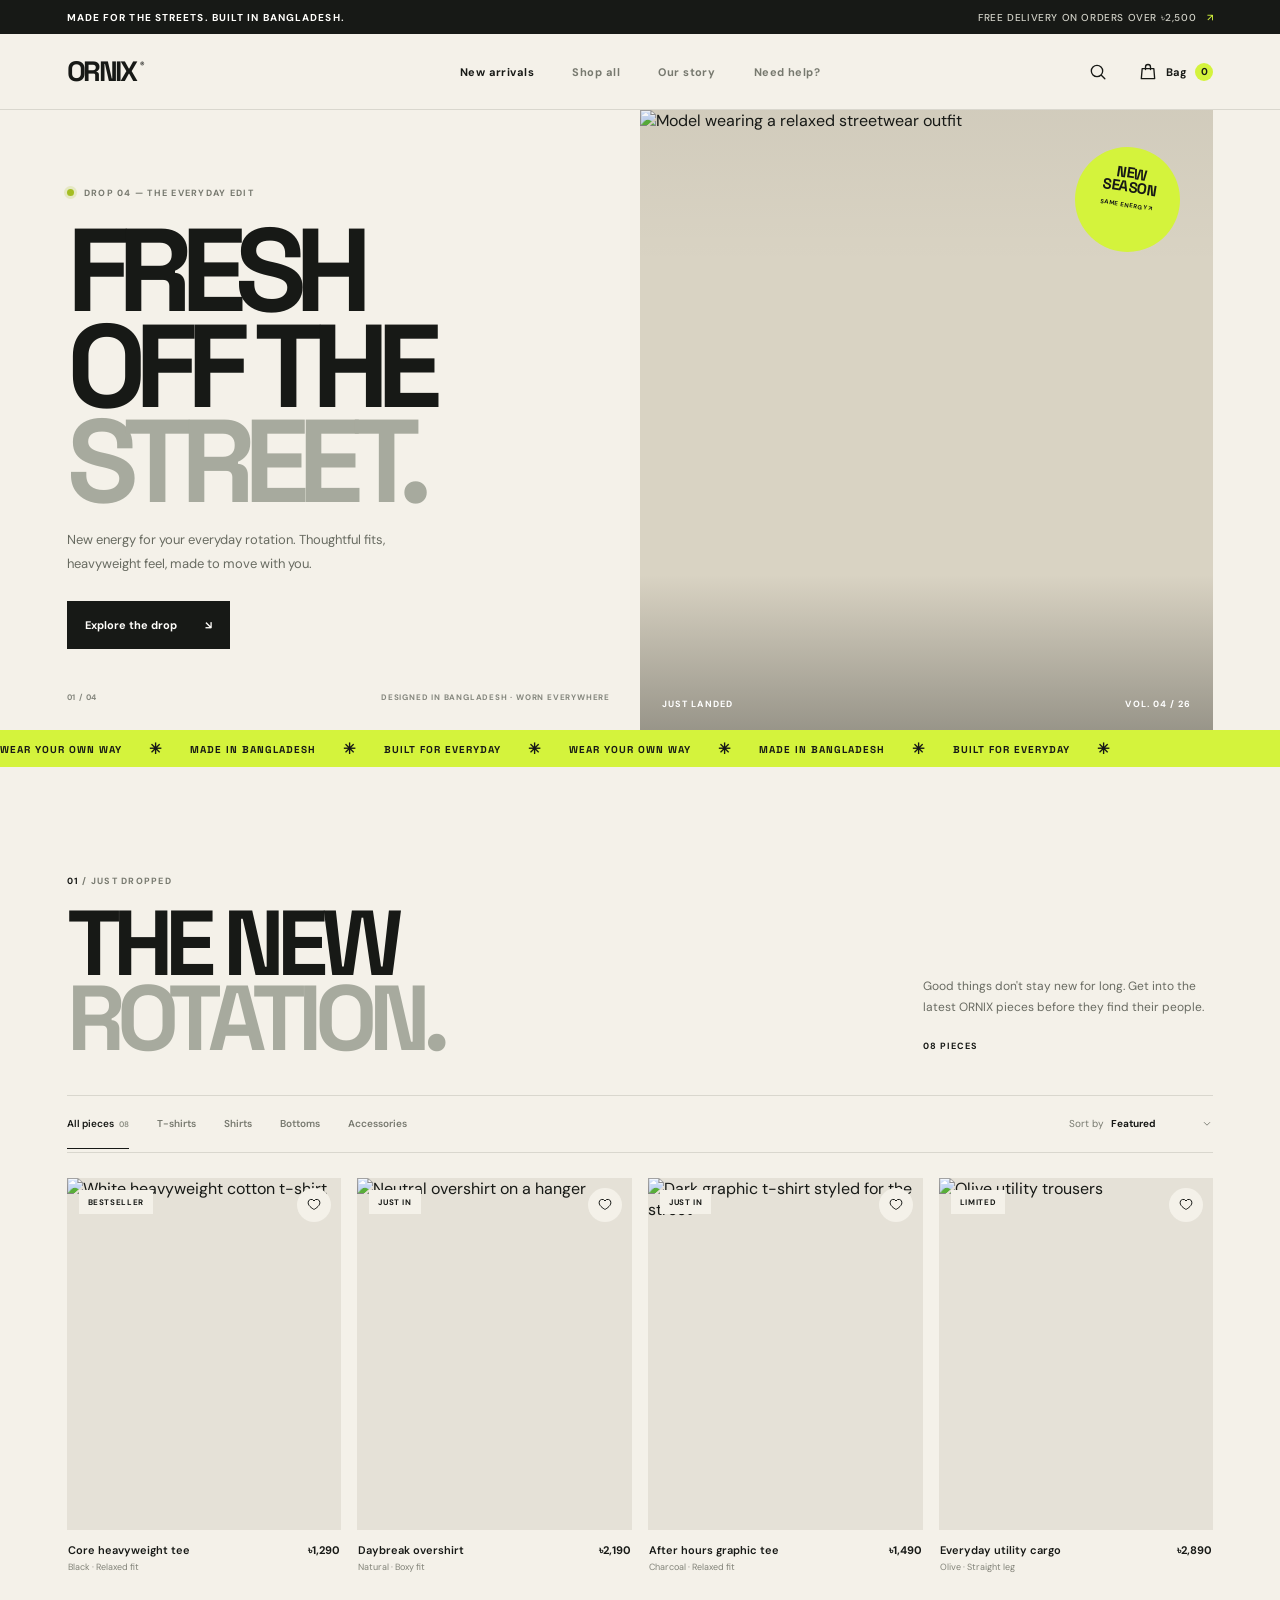
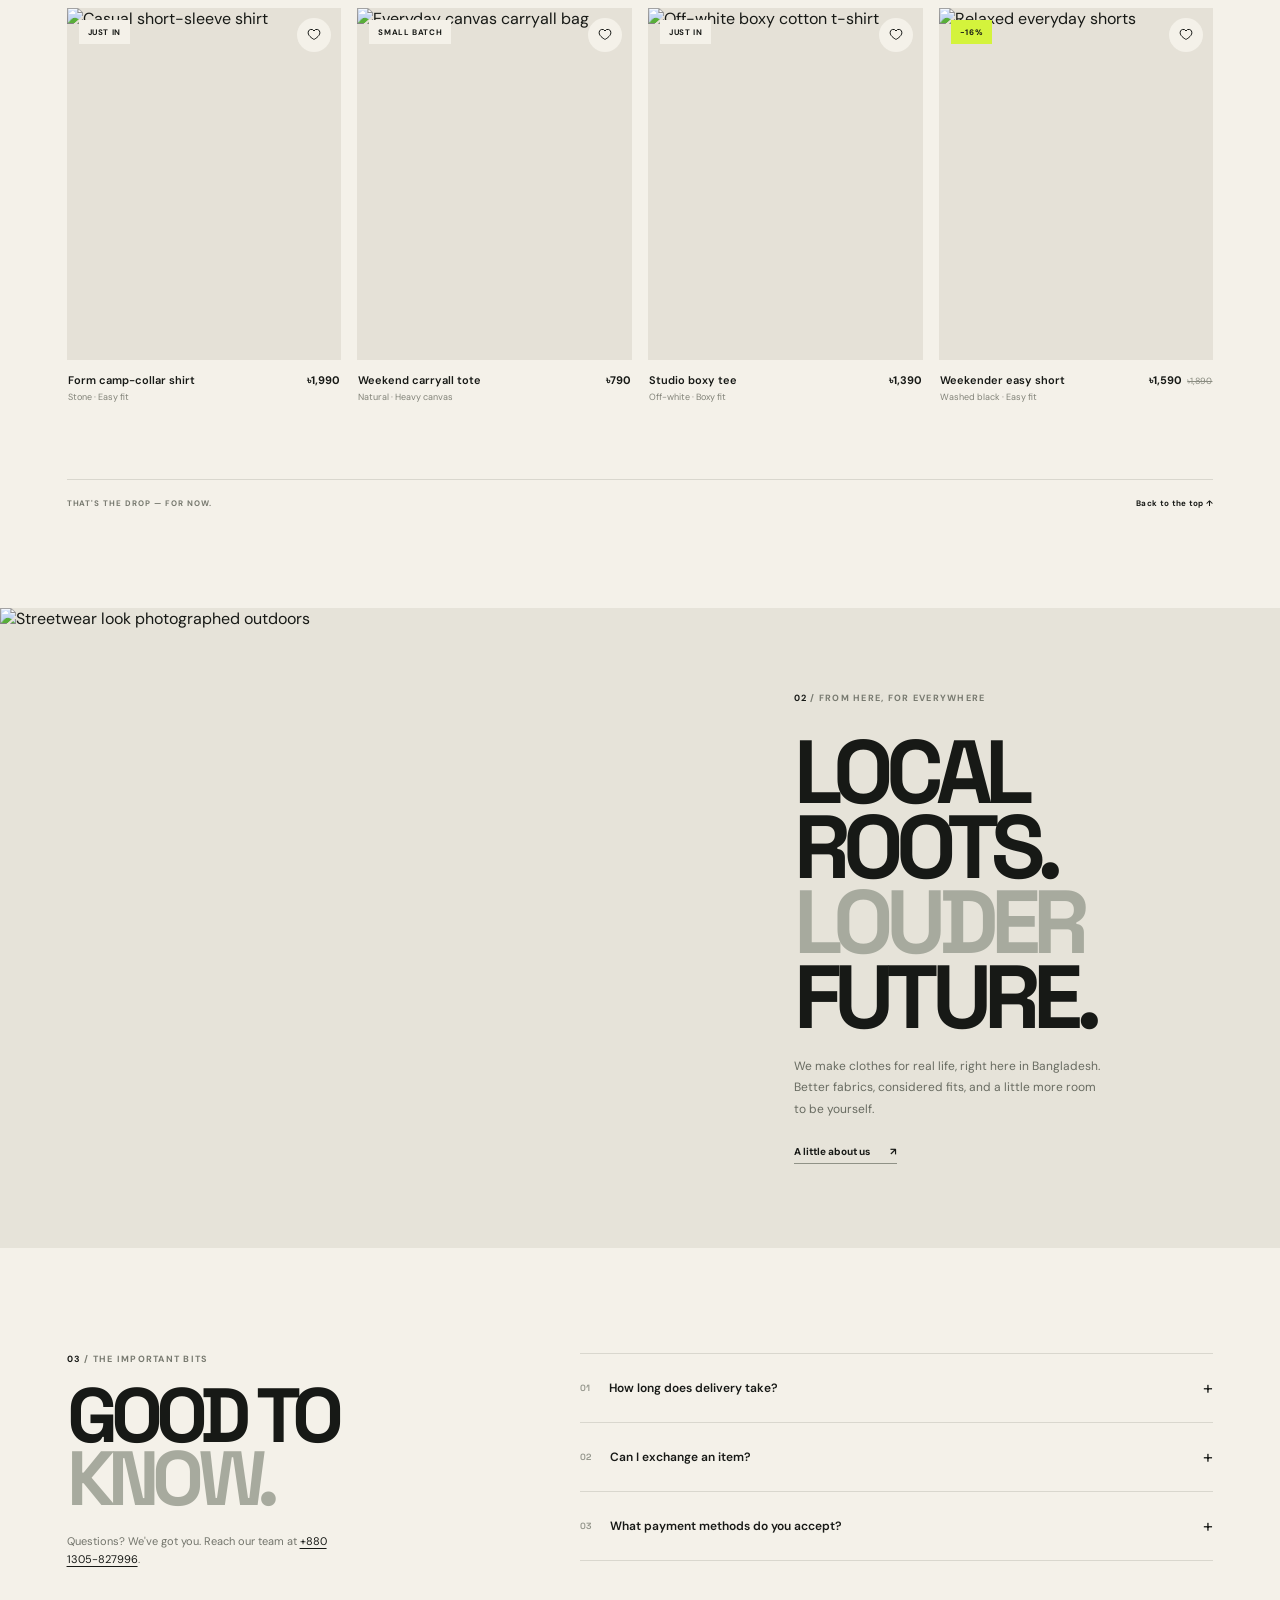
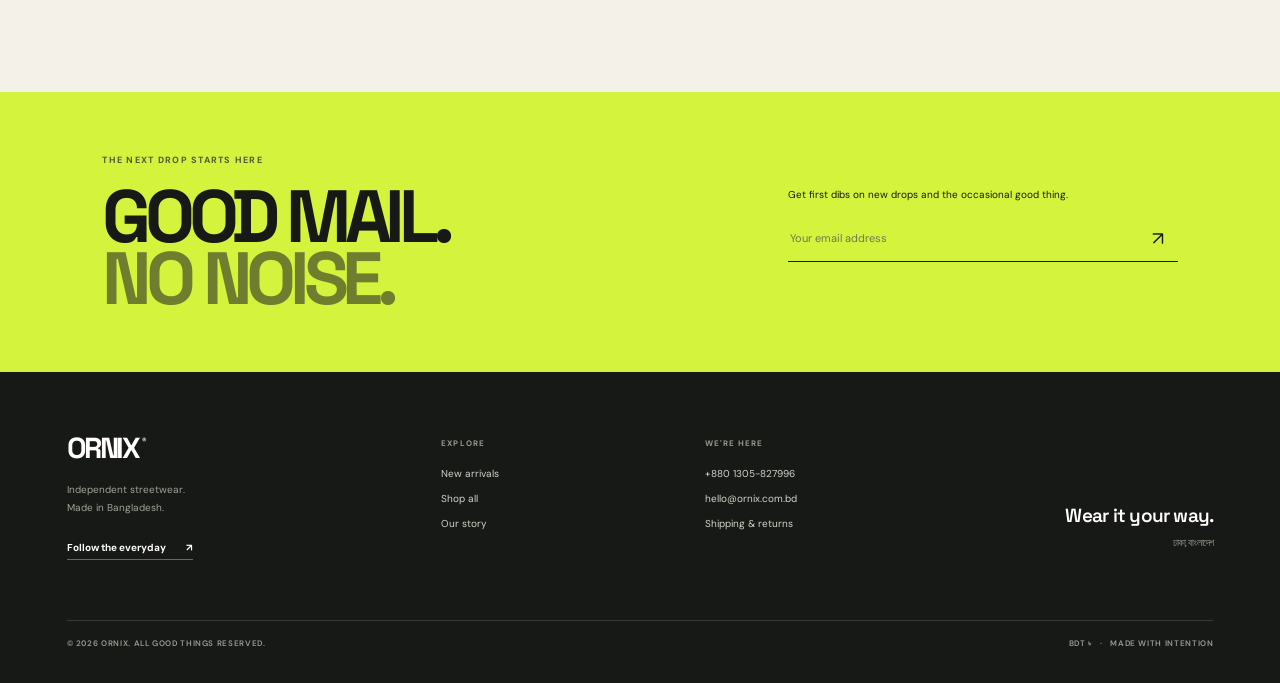
==== index.html @ 03f1167b "Build ORNIX new arrivals storefront Co-authored-by: Copilot <223556219+Copilot@users.noreply.github." ====
<!doctype html>
<html lang="en">
  <head>
    <meta charset="UTF-8" />
    <meta name="viewport" content="width=device-width, initial-scale=1.0" />
    <meta
      name="description"
      content="Meet the latest ORNIX streetwear drops. Shop new tees, shirts and everyday essentials, designed in Bangladesh."
    />
    <meta name="theme-color" content="#f4f1e9" />
    <title>New Arrivals — ORNIX</title>
    <link rel="preconnect" href="https://fonts.googleapis.com" />
    <link rel="preconnect" href="https://fonts.gstatic.com" crossorigin />
    <link
      href="https://fonts.googleapis.com/css2?family=DM+Sans:wght@400;500;600;700&family=Space+Grotesk:wght@400;500;600;700&display=swap"
      rel="stylesheet"
    />
    <link rel="stylesheet" href="styles.css" />
    <script src="app.js" defer></script>
  </head>
  <body>
    <div class="announcement">
      <span>Made for the streets. Built in Bangladesh.</span>
      <span class="announcement-detail">Free delivery on orders over ৳2,500 <span aria-hidden="true">↗</span></span>
    </div>

    <header class="site-header">
      <a class="wordmark" href="#" aria-label="ORNIX home">ORNIX<span>®</span></a>
      <button class="menu-toggle icon-button" type="button" aria-label="Open menu" aria-expanded="false">
        <svg viewBox="0 0 24 24" aria-hidden="true"><path d="M4 8h16M4 16h16" /></svg>
      </button>
      <nav class="main-nav" aria-label="Main navigation">
        <a href="#new-drops" class="nav-link active">New arrivals</a>
        <a href="#new-drops" class="nav-link">Shop all</a>
        <a href="#about" class="nav-link">Our story</a>
        <a href="#help" class="nav-link">Need help?</a>
      </nav>
      <div class="header-actions">
        <button class="icon-button search-open" type="button" aria-label="Search products">
          <svg viewBox="0 0 24 24" aria-hidden="true"><circle cx="10.8" cy="10.8" r="6.8" /><path d="m16 16 4.2 4.2" /></svg>
        </button>
        <button class="cart-button" type="button" aria-label="Open shopping bag">
          <svg viewBox="0 0 24 24" aria-hidden="true"><path d="M5 8h14l1 12H4L5 8Z" /><path d="M9 9V6a3 3 0 0 1 6 0v3" /></svg>
          <span>Bag</span><span class="cart-count" aria-live="polite">0</span>
        </button>
      </div>
    </header>

    <main>
      <section class="hero" aria-labelledby="hero-title">
        <div class="hero-copy">
          <p class="eyebrow"><span class="live-dot"></span> Drop 04 — The everyday edit</p>
          <h1 id="hero-title">FRESH<br />OFF THE<br /><span>STREET.</span></h1>
          <p class="hero-description">New energy for your everyday rotation. Thoughtful fits, heavyweight feel, made to move with you.</p>
          <a class="button button-dark" href="#new-drops">Explore the drop <span aria-hidden="true">↘</span></a>
          <div class="hero-footnote"><span>01 / 04</span><span>Designed in Bangladesh · Worn everywhere</span></div>
        </div>
        <div class="hero-visual">
          <img
            src="https://images.unsplash.com/photo-1523398002811-999ca8dec234?auto=format&fit=crop&w=1400&q=85"
            alt="Model wearing a relaxed streetwear outfit"
          />
          <div class="hero-image-label"><span>JUST LANDED</span><span>VOL. 04 / 26</span></div>
          <div class="hero-sticker" aria-label="New season, same energy">NEW<br />SEASON<br /><span>SAME ENERGY ↗</span></div>
        </div>
      </section>

      <section class="ticker" aria-label="Brand message">
        <div class="ticker-track" aria-hidden="true">
          <span>WEAR YOUR OWN WAY <b>✳</b> MADE IN BANGLADESH <b>✳</b> BUILT FOR EVERYDAY <b>✳</b> WEAR YOUR OWN WAY <b>✳</b> MADE IN BANGLADESH <b>✳</b> BUILT FOR EVERYDAY <b>✳</b></span>
        </div>
      </section>

      <section class="collection section-wrap" id="new-drops" aria-labelledby="collection-title">
        <div class="section-heading">
          <div>
            <p class="eyebrow"><span>01</span> / JUST DROPPED</p>
            <h2 id="collection-title">THE NEW<br /><span>ROTATION.</span></h2>
          </div>
          <div class="section-aside">
            <p>Good things don't stay new for long. Get into the latest ORNIX pieces before they find their people.</p>
            <span class="product-count" aria-live="polite">08 pieces</span>
          </div>
        </div>

        <div class="collection-toolbar">
          <div class="filter-list" role="group" aria-label="Filter products by category">
            <button class="filter-button selected" type="button" data-category="all">All pieces <span>08</span></button>
            <button class="filter-button" type="button" data-category="t-shirts">T-shirts</button>
            <button class="filter-button" type="button" data-category="shirts">Shirts</button>
            <button class="filter-button" type="button" data-category="bottoms">Bottoms</button>
            <button class="filter-button" type="button" data-category="accessories">Accessories</button>
          </div>
          <label class="sort-control">
            <span>Sort by</span>
            <select id="sort-select" aria-label="Sort products">
              <option value="featured">Featured</option>
              <option value="newest">Newest</option>
              <option value="price-low">Price: low to high</option>
              <option value="price-high">Price: high to low</option>
            </select>
            <svg viewBox="0 0 20 20" aria-hidden="true"><path d="m5 7 5 5 5-5" /></svg>
          </label>
        </div>

        <div class="product-grid" id="product-grid" aria-live="polite"></div>
        <p class="empty-state" hidden>No pieces found. Try another search or category.</p>
        <div class="collection-end"><span>THAT'S THE DROP — FOR NOW.</span><a href="#new-drops">Back to the top ↑</a></div>
      </section>

      <section class="story-band" id="about">
        <div class="story-image">
          <img
            src="https://images.unsplash.com/photo-1529139574466-a303027c1d8b?auto=format&fit=crop&w=1200&q=85"
            alt="Streetwear look photographed outdoors"
            loading="lazy"
          />
        </div>
        <div class="story-copy">
          <p class="eyebrow"><span>02</span> / FROM HERE, FOR EVERYWHERE</p>
          <h2>LOCAL<br />ROOTS.<br /><span>LOUDER</span><br />FUTURE.</h2>
          <p>We make clothes for real life, right here in Bangladesh. Better fabrics, considered fits, and a little more room to be yourself.</p>
          <a class="text-link" href="#help">A little about us <span aria-hidden="true">↗</span></a>
        </div>
      </section>

      <section class="help-section section-wrap" id="help">
        <div class="help-heading">
          <p class="eyebrow"><span>03</span> / THE IMPORTANT BITS</p>
          <h2>GOOD TO<br /><span>KNOW.</span></h2>
          <p>Questions? We've got you. Reach our team at <a href="tel:+8801305827996">+880 1305-827996</a>.</p>
        </div>
        <div class="faq-list">
          <details>
            <summary><span>01</span> How long does delivery take?<span class="faq-plus" aria-hidden="true">+</span></summary>
            <p>Orders usually arrive in 1–2 business days in Dhaka and 3–5 business days elsewhere in Bangladesh. Our team will share delivery updates with you.</p>
          </details>
          <details>
            <summary><span>02</span> Can I exchange an item?<span class="faq-plus" aria-hidden="true">+</span></summary>
            <p>Yes. We accept exchanges within 7 days of delivery for sizing issues or manufacturing defects. Items must be unworn and have their original tags.</p>
          </details>
          <details>
            <summary><span>03</span> What payment methods do you accept?<span class="faq-plus" aria-hidden="true">+</span></summary>
            <p>Pay with bKash, Nagad, or cash on delivery in eligible areas. Any advance delivery fee will be confirmed with you when placing your order.</p>
          </details>
        </div>
      </section>

      <section class="newsletter">
        <div>
          <p class="eyebrow">THE NEXT DROP STARTS HERE</p>
          <h2>GOOD MAIL.<br /><span>NO NOISE.</span></h2>
        </div>
        <form class="newsletter-form">
          <label for="email-address">Get first dibs on new drops and the occasional good thing.</label>
          <div class="email-field">
            <input id="email-address" type="email" placeholder="Your email address" required />
            <button type="submit" aria-label="Subscribe">↗</button>
          </div>
          <span class="newsletter-feedback" aria-live="polite"></span>
        </form>
      </section>
    </main>

    <footer class="site-footer">
      <div class="footer-main">
        <div class="footer-brand">
          <a class="wordmark" href="#">ORNIX<span>®</span></a>
          <p>Independent streetwear.<br />Made in Bangladesh.</p>
          <a class="text-link" href="https://www.instagram.com/ornixclothing/" target="_blank" rel="noreferrer">Follow the everyday <span aria-hidden="true">↗</span></a>
        </div>
        <div class="footer-column"><span>EXPLORE</span><a href="#new-drops">New arrivals</a><a href="#new-drops">Shop all</a><a href="#about">Our story</a></div>
        <div class="footer-column"><span>WE'RE HERE</span><a href="tel:+8801305827996">+880 1305-827996</a><a href="mailto:hello@ornix.com.bd">hello@ornix.com.bd</a><a href="#help">Shipping & returns</a></div>
        <p class="footer-note">Wear it your way.<br /><span>ঢাকা, বাংলাদেশ</span></p>
      </div>
      <div class="footer-bottom"><span>© 2026 ORNIX. ALL GOOD THINGS RESERVED.</span><span>BDT ৳ &nbsp; · &nbsp; MADE WITH INTENTION</span></div>
    </footer>

    <div class="overlay" hidden></div>
    <aside class="side-panel cart-panel" aria-label="Shopping bag" aria-hidden="true">
      <div class="panel-heading"><div><p class="eyebrow">YOUR SELECTION</p><h2>THE BAG <span class="panel-count">(0)</span></h2></div><button class="panel-close icon-button" type="button" aria-label="Close shopping bag">×</button></div>
      <div class="cart-items"></div>
      <div class="cart-empty"><span>✳</span><p>Your bag's looking a little light.</p><button class="button button-dark continue-shopping" type="button">Find your new favourite</button></div>
      <div class="cart-footer" hidden><div><span>Subtotal</span><strong class="cart-subtotal">৳0</strong></div><p>Delivery calculated at checkout.</p><button class="button button-dark checkout-button" type="button">Checkout <span>↗</span></button></div>
    </aside>
    <section class="search-panel" aria-label="Search products" aria-hidden="true">
      <div class="search-panel-inner"><span class="eyebrow">FIND YOUR NEXT FAVOURITE</span><button class="search-close icon-button" type="button" aria-label="Close search">×</button><label for="product-search">Search the drop</label><div class="search-field"><input id="product-search" type="search" placeholder="Try “oversized tee”" autocomplete="off" /><span>↵</span></div><p class="search-hint">Search by piece name or category</p></div>
    </section>
    <div class="toast" role="status" aria-live="polite"></div>
  </body>
</html>
---- styles.css ----
:root {
  color-scheme: light;
  --paper: #f4f1e9;
  --ink: #171916;
  --muted: #77796f;
  --line: #d9d7ce;
  --acid: #d4f33c;
  --white: #fffefb;
  --display: "Space Grotesk", "Arial Narrow", sans-serif;
  --body: "DM Sans", Arial, sans-serif;
}

* { box-sizing: border-box; }
html { scroll-behavior: smooth; scroll-padding-top: 90px; }
body { margin: 0; background: var(--paper); color: var(--ink); font-family: var(--body); -webkit-font-smoothing: antialiased; }
button, input, select { font: inherit; }
button, a { -webkit-tap-highlight-color: transparent; }
a { color: inherit; text-decoration: none; }
button { color: inherit; }
img { display: block; width: 100%; }

.announcement { min-height: 34px; padding: 0 5.2%; display: flex; align-items: center; justify-content: space-between; background: var(--ink); color: var(--white); font-size: 10px; font-weight: 700; letter-spacing: .11em; text-transform: uppercase; }
.announcement-detail { color: #d2d2c8; font-weight: 500; letter-spacing: .06em; }
.announcement-detail span { color: var(--acid); padding-left: 7px; }
.site-header { height: 76px; padding: 0 5.2%; display: grid; grid-template-columns: 1fr 2fr 1fr; align-items: center; border-bottom: 1px solid var(--line); background: var(--paper); position: sticky; top: 0; z-index: 20; }
.wordmark { font: 700 28px/.9 var(--display); letter-spacing: -.085em; }
.wordmark span { font: 600 9px var(--body); vertical-align: top; margin-left: 4px; letter-spacing: 0; }
.main-nav { display: flex; justify-content: center; gap: clamp(20px, 3vw, 48px); }
.nav-link { font-size: 11px; font-weight: 700; letter-spacing: .04em; }
.nav-link:not(.active) { color: #77796f; }
.nav-link:hover, .nav-link.active { color: var(--ink); }
.header-actions { display: flex; justify-content: flex-end; align-items: center; gap: 24px; }
.icon-button { border: 0; background: transparent; padding: 6px; display: inline-grid; place-items: center; cursor: pointer; }
.icon-button svg, .cart-button svg { width: 20px; height: 20px; fill: none; stroke: currentColor; stroke-width: 1.6; stroke-linecap: round; stroke-linejoin: round; }
.cart-button { border: 0; background: none; display: flex; align-items: center; gap: 8px; padding: 5px 0; font-size: 11px; font-weight: 700; cursor: pointer; }
.cart-count { min-width: 18px; height: 18px; display: inline-grid; place-items: center; border-radius: 50%; background: var(--acid); font-size: 10px; }
.menu-toggle { display: none; }

.hero { min-height: 620px; display: grid; grid-template-columns: 1fr 1fr; padding: 0 5.2%; }
.hero-copy { display: flex; flex-direction: column; align-items: flex-start; justify-content: center; padding: 66px 5vw 70px 0; position: relative; }
.eyebrow { margin: 0; color: var(--muted); font-size: 9px; line-height: 1.5; font-weight: 700; letter-spacing: .14em; text-transform: uppercase; }
.eyebrow > span:not(.live-dot) { color: var(--ink); }
.live-dot { width: 7px; height: 7px; display: inline-block; margin: 0 7px 0 0; border-radius: 50%; background: #a4bd22; box-shadow: 0 0 0 3px #a4bd2230; }
.hero h1 { margin: 23px 0 19px; font: 700 clamp(72px, 9.2vw, 136px)/.81 var(--display); letter-spacing: -.095em; }
.hero h1 span, .section-heading h2 span, .story-copy h2 span, .help-heading h2 span, .newsletter h2 span { color: #a7aa9e; }
.hero-description { max-width: 360px; margin: 0 0 26px; color: #686b61; font-size: 13px; line-height: 1.8; }
.button { min-height: 48px; padding: 0 18px; border: 0; display: inline-flex; align-items: center; justify-content: space-between; gap: 28px; font-size: 11px; font-weight: 700; cursor: pointer; transition: background .2s, transform .2s; }
.button:hover { transform: translateY(-2px); }
.button-dark { background: var(--ink); color: var(--white); }
.button-dark:hover { background: #34372e; }
.hero-footnote { position: absolute; right: 30px; bottom: 28px; left: 0; display: flex; justify-content: space-between; color: #85877e; font-size: 8px; font-weight: 700; letter-spacing: .1em; text-transform: uppercase; }
.hero-visual { min-height: 620px; position: relative; overflow: hidden; background: #d9d3c3; }
.hero-visual::after { position: absolute; inset: 0; content: ""; background: linear-gradient(0deg, #17191655, transparent 25%, transparent 75%, #1719160a); pointer-events: none; }
.hero-visual > img { width: 100%; height: 100%; position: absolute; inset: 0; object-fit: cover; object-position: center 40%; }
.hero-image-label { position: absolute; right: 22px; bottom: 20px; left: 22px; z-index: 1; display: flex; justify-content: space-between; color: white; font-size: 9px; font-weight: 700; letter-spacing: .12em; }
.hero-sticker { position: absolute; top: 37px; right: 33px; z-index: 2; width: 105px; height: 105px; padding-top: 19px; border-radius: 50%; background: var(--acid); text-align: center; font: 700 15px/.95 var(--display); letter-spacing: -.03em; transform: rotate(9deg); }
.hero-sticker span { display: block; margin-top: 6px; font: 700 6px var(--body); letter-spacing: .07em; }

.ticker { height: 37px; overflow: hidden; display: flex; align-items: center; background: var(--acid); }
.ticker-track { min-width: max-content; white-space: nowrap; animation: ticker 34s linear infinite; font: 700 10px var(--display); letter-spacing: .1em; }
.ticker-track b { margin: 0 23px; font-size: 15px; vertical-align: -1px; }
@keyframes ticker { to { transform: translateX(-50%); } }

.section-wrap { padding-right: 5.2%; padding-left: 5.2%; }
.collection { padding-top: 108px; padding-bottom: 100px; }
.section-heading { display: flex; align-items: flex-end; justify-content: space-between; padding-bottom: 38px; }
.section-heading h2, .help-heading h2 { margin: 17px 0 0; font: 700 clamp(54px, 7.2vw, 98px)/.82 var(--display); letter-spacing: -.085em; }
.section-aside { width: min(290px, 32%); padding-bottom: 3px; }
.section-aside p { margin: 0 0 15px; color: #696b62; font-size: 12px; line-height: 1.75; }
.product-count { font-size: 9px; font-weight: 700; letter-spacing: .1em; text-transform: uppercase; }
.collection-toolbar { min-height: 58px; margin-bottom: 25px; display: flex; align-items: center; justify-content: space-between; border-top: 1px solid var(--line); border-bottom: 1px solid var(--line); }
.filter-list { display: flex; align-items: center; gap: clamp(15px, 2.2vw, 30px); overflow-x: auto; scrollbar-width: none; }
.filter-list::-webkit-scrollbar { display: none; }
.filter-button { position: relative; flex: 0 0 auto; padding: 19px 0; border: 0; background: transparent; color: #77796f; font-size: 10px; font-weight: 600; cursor: pointer; }
.filter-button.selected { color: var(--ink); }
.filter-button.selected::after { position: absolute; right: 0; bottom: -1px; left: 0; height: 2px; background: var(--ink); content: ""; }
.filter-button span { margin-left: 3px; font-size: 8px; color: #8d8f84; }
.sort-control { position: relative; flex: 0 0 auto; display: flex; align-items: center; gap: 6px; color: #77796f; font-size: 10px; }
.sort-control select { width: 103px; padding: 8px 16px 8px 1px; appearance: none; border: 0; background: transparent; color: var(--ink); font-size: 10px; font-weight: 700; cursor: pointer; outline-offset: 4px; }
.sort-control svg { width: 12px; position: absolute; right: 0; pointer-events: none; fill: none; stroke: currentColor; stroke-width: 1.5; }
.product-grid { display: grid; grid-template-columns: repeat(4, minmax(0, 1fr)); gap: 35px 16px; }
.product-card { min-width: 0; }
.product-image-wrap { position: relative; overflow: hidden; aspect-ratio: .78; background: #e5e1d7; }
.product-image { width: 100%; height: 100%; object-fit: cover; transition: transform .45s cubic-bezier(.2,.65,.2,1); }
.product-card:hover .product-image { transform: scale(1.035); }
.product-badge { position: absolute; top: 12px; left: 12px; padding: 7px 9px; background: var(--paper); font-size: 8px; font-weight: 700; letter-spacing: .08em; text-transform: uppercase; }
.product-badge.sale { background: var(--acid); }
.wishlist-button { position: absolute; top: 10px; right: 10px; width: 34px; height: 34px; border: 0; border-radius: 50%; display: grid; place-items: center; background: var(--paper); cursor: pointer; transition: background .18s; }
.wishlist-button svg { width: 16px; fill: none; stroke: currentColor; stroke-width: 1.5; }
.wishlist-button[aria-pressed="true"] { background: var(--acid); }
.wishlist-button[aria-pressed="true"] svg { fill: var(--ink); }
.quick-add { position: absolute; right: 10px; bottom: 10px; left: 10px; min-height: 40px; padding: 0 13px; border: 0; display: flex; align-items: center; justify-content: space-between; background: var(--paper); font-size: 10px; font-weight: 700; cursor: pointer; transform: translateY(150%); opacity: 0; transition: transform .2s ease, opacity .2s ease; }
.product-card:hover .quick-add, .quick-add:focus-visible { transform: translateY(0); opacity: 1; }
.product-info { padding: 13px 1px 0; display: grid; grid-template-columns: 1fr auto; gap: 4px 10px; }
.product-name { margin: 0; font-size: 11px; font-weight: 600; }
.product-price { margin: 0; font-size: 11px; font-weight: 700; }
.product-subtitle { grid-column: 1 / -1; margin: 0; color: #818278; font-size: 9px; }
.product-price .old-price { padding-left: 5px; color: #8a8c81; font-size: 9px; font-weight: 400; text-decoration: line-through; }
.empty-state { padding: 70px 0; text-align: center; color: var(--muted); font-size: 13px; }
.collection-end { margin-top: 76px; padding-top: 18px; display: flex; justify-content: space-between; border-top: 1px solid var(--line); color: var(--muted); font-size: 8px; font-weight: 700; letter-spacing: .12em; }
.collection-end a { color: var(--ink); letter-spacing: .04em; }

.story-band { min-height: 560px; display: grid; grid-template-columns: 1.08fr .92fr; background: #e6e3d9; }
.story-image { min-height: 560px; overflow: hidden; }
.story-image img { height: 100%; object-fit: cover; object-position: center 35%; }
.story-copy { padding: 84px clamp(40px, 8vw, 130px); display: flex; flex-direction: column; align-items: flex-start; justify-content: center; }
.story-copy h2, .newsletter h2 { margin: 29px 0 20px; font: 700 clamp(57px, 7vw, 94px)/.84 var(--display); letter-spacing: -.085em; }
.story-copy > p:not(.eyebrow) { max-width: 310px; margin: 0 0 25px; color: #686b61; font-size: 12px; line-height: 1.8; }
.text-link { padding-bottom: 5px; border-bottom: 1px solid #909287; font-size: 10px; font-weight: 700; }
.text-link span { padding-left: 18px; }

.help-section { padding-top: 105px; padding-bottom: 112px; display: grid; grid-template-columns: .8fr 1.2fr; gap: 8%; }
.help-heading h2 { margin-bottom: 22px; font-size: clamp(55px, 6vw, 80px); }
.help-heading > p:not(.eyebrow) { max-width: 270px; color: #72746b; font-size: 11px; line-height: 1.7; }
.help-heading > p a { color: var(--ink); text-decoration: underline; text-underline-offset: 3px; }
.faq-list details { border-top: 1px solid var(--line); }
.faq-list details:last-child { border-bottom: 1px solid var(--line); }
.faq-list summary { min-height: 68px; display: flex; align-items: center; gap: 19px; list-style: none; font-size: 12px; font-weight: 600; cursor: pointer; }
.faq-list summary::-webkit-details-marker { display: none; }
.faq-list summary > span:first-child { color: #92948a; font: 600 9px var(--display); }
.faq-plus { margin-left: auto; font-size: 18px; font-weight: 400; transition: transform .2s; }
.faq-list details[open] .faq-plus { transform: rotate(45deg); }
.faq-list details p { max-width: 500px; margin: -3px 35px 22px; color: #77796f; font-size: 11px; line-height: 1.8; }

.newsletter { min-height: 280px; padding: 56px 8%; display: flex; align-items: center; justify-content: space-between; gap: 50px; background: var(--acid); }
.newsletter .eyebrow { color: #52583a; }
.newsletter h2 { margin: 18px 0 0; font-size: clamp(47px, 6vw, 74px); }
.newsletter h2 span { color: #6f7e2e; }
.newsletter-form { width: min(390px, 44%); }
.newsletter-form label { display: block; margin-bottom: 13px; font-size: 10px; line-height: 1.6; }
.email-field { height: 46px; display: flex; border-bottom: 1px solid var(--ink); }
.email-field input { min-width: 0; flex: 1; border: 0; outline: none; background: transparent; font-size: 11px; }
.email-field input::placeholder { color: #727752; }
.email-field button { width: 40px; border: 0; background: transparent; font-size: 19px; cursor: pointer; }
.newsletter-feedback { display: block; min-height: 16px; padding-top: 6px; font-size: 9px; }

.site-footer { padding: 63px 5.2% 20px; background: var(--ink); color: var(--white); }
.footer-main { min-height: 185px; display: grid; grid-template-columns: 1.5fr 1fr 1.2fr .9fr; gap: 40px; }
.footer-brand .wordmark { font-size: 29px; }
.footer-brand p { margin: 18px 0; color: #a1a398; font-size: 10px; line-height: 1.8; }
.footer-brand .text-link { border-color: #66685e; }
.footer-column { display: flex; flex-direction: column; align-items: flex-start; gap: 12px; }
.footer-column > span { margin: 3px 0 7px; color: #989a8d; font-size: 8px; font-weight: 700; letter-spacing: .13em; }
.footer-column a { color: #d3d4ca; font-size: 10px; }
.footer-note { margin: 0; align-self: center; justify-self: end; text-align: right; font: 600 19px/1.25 var(--display); letter-spacing: -.04em; }
.footer-note span { color: #a1a398; font: 10px var(--body); }
.footer-bottom { min-height: 43px; padding-top: 17px; display: flex; justify-content: space-between; border-top: 1px solid #373932; color: #999b91; font-size: 8px; font-weight: 600; letter-spacing: .08em; }

.overlay { position: fixed; inset: 0; z-index: 40; background: #10110f88; opacity: 0; transition: opacity .25s; }
.overlay:not([hidden]) { display: block; opacity: 1; }
.side-panel { width: min(450px, 100%); height: 100dvh; padding: 30px; position: fixed; top: 0; right: 0; z-index: 50; display: flex; flex-direction: column; background: var(--paper); transform: translateX(102%); transition: transform .3s ease; }
.side-panel.open { transform: translateX(0); }
.panel-heading { display: flex; align-items: flex-start; justify-content: space-between; padding-bottom: 23px; border-bottom: 1px solid var(--line); }
.panel-heading h2 { margin: 7px 0 0; font: 700 27px var(--display); letter-spacing: -.06em; }
.panel-count { color: #888a80; font: 500 13px var(--body); }
.panel-close, .search-close { font-size: 26px; line-height: 1; }
.cart-items { overflow-y: auto; }
.cart-item { padding: 17px 0; display: grid; grid-template-columns: 82px 1fr auto; gap: 13px; border-bottom: 1px solid var(--line); }
.cart-item img { width: 82px; height: 96px; object-fit: cover; }
.cart-item h3 { margin: 5px 0 5px; font-size: 11px; }
.cart-item p { margin: 0; color: var(--muted); font-size: 9px; }
.quantity-control { margin-top: 15px; display: inline-flex; align-items: center; gap: 12px; border: 1px solid var(--line); }
.quantity-control button { width: 25px; height: 24px; border: 0; background: none; cursor: pointer; }
.quantity-control span { font-size: 10px; }
.cart-item-price { padding-top: 5px; text-align: right; font-size: 10px; font-weight: 700; }
.cart-empty { margin: auto 0; text-align: center; }
.cart-empty > span { color: #a6ae75; font-size: 32px; }
.cart-empty p { margin: 14px 0 20px; color: #66695f; font-size: 12px; }
.cart-empty .button { width: 100%; }
.cart-footer { margin-top: auto; padding-top: 18px; border-top: 1px solid var(--line); }
.cart-footer > div { display: flex; justify-content: space-between; font-size: 12px; }
.cart-footer > p { color: var(--muted); font-size: 9px; }
.cart-footer .button { width: 100%; margin-top: 12px; }
.search-panel { padding: 60px max(7vw, 24px) 70px; position: fixed; top: 0; right: 0; left: 0; z-index: 55; background: var(--paper); transform: translateY(-105%); transition: transform .3s ease; }
.search-panel.open { transform: translateY(0); }
.search-panel-inner { max-width: 720px; margin: auto; position: relative; }
.search-close { position: absolute; top: 0; right: 0; }
.search-panel-inner > label { display: block; margin-top: 30px; font: 700 clamp(30px, 5vw, 54px) var(--display); letter-spacing: -.06em; }
.search-field { height: 55px; margin-top: 12px; display: flex; align-items: center; border-bottom: 1px solid var(--ink); }
.search-field input { width: 100%; border: 0; outline: 0; background: transparent; font-size: 14px; }
.search-field > span { padding: 8px 11px; border: 1px solid var(--line); font-size: 10px; }
.search-hint { color: var(--muted); font-size: 9px; }
.toast { padding: 13px 18px; position: fixed; right: 24px; bottom: 24px; z-index: 70; background: var(--ink); color: var(--white); font-size: 11px; opacity: 0; pointer-events: none; transform: translateY(12px); transition: opacity .2s, transform .2s; }
.toast.visible { opacity: 1; transform: translateY(0); }
.no-scroll { overflow: hidden; }

@media (max-width: 900px) {
  .site-header { grid-template-columns: 1fr auto 1fr; }
  .main-nav { gap: 20px; }
  .nav-link { font-size: 10px; }
  .hero { min-height: 540px; }
  .hero-visual { min-height: 540px; }
  .hero h1 { font-size: clamp(68px, 10vw, 95px); }
  .product-grid { grid-template-columns: repeat(3, minmax(0, 1fr)); gap: 30px 13px; }
  .story-copy { padding: 65px 8%; }
  .footer-main { grid-template-columns: 1.3fr 1fr 1.2fr; }
  .footer-note { display: none; }
}
@media (max-width: 640px) {
  html { scroll-padding-top: 70px; }
  .announcement { min-height: 30px; justify-content: center; font-size: 8px; }
  .announcement-detail { display: none; }
  .site-header { height: 64px; padding: 0 5%; grid-template-columns: 38px 1fr 1fr; }
  .menu-toggle { display: inline-grid; justify-self: start; }
  .menu-toggle svg { width: 22px; fill: none; stroke: currentColor; stroke-width: 1.5; }
  .wordmark { justify-self: center; font-size: 25px; }
  .header-actions { gap: 14px; }
  .cart-button { gap: 5px; }
  .cart-button > span:nth-child(2) { display: none; }
  .main-nav { padding: 18px 5% 24px; position: absolute; top: 63px; right: 0; left: 0; display: none; flex-direction: column; align-items: flex-start; gap: 19px; background: var(--paper); border-bottom: 1px solid var(--line); }
  .main-nav.open { display: flex; }
  .nav-link { font-size: 12px; }
  .hero { min-height: unset; grid-template-columns: 1fr; padding: 0 5%; }
  .hero-copy { min-height: 420px; padding: 59px 0 72px; }
  .hero h1 { margin: 20px 0 16px; font-size: clamp(70px, 19vw, 110px); }
  .hero-description { max-width: 310px; font-size: 12px; }
  .hero-footnote { right: 0; bottom: 18px; }
  .hero-footnote span:last-child { max-width: 160px; text-align: right; }
  .hero-visual { min-height: 440px; margin: 0 -5.55%; }
  .hero-sticker { top: 22px; right: 22px; width: 86px; height: 86px; padding-top: 16px; font-size: 12px; }
  .ticker-track { font-size: 9px; }
  .ticker-track b { margin: 0 14px; }
  .section-wrap { padding-right: 5%; padding-left: 5%; }
  .collection { padding-top: 74px; padding-bottom: 72px; }
  .section-heading { align-items: flex-start; flex-direction: column; gap: 20px; padding-bottom: 27px; }
  .section-heading h2 { font-size: clamp(57px, 16vw, 84px); }
  .section-aside { width: min(320px, 100%); }
  .section-aside p { margin-bottom: 9px; }
  .collection-toolbar { min-height: 55px; margin-right: -5.5%; }
  .filter-list { gap: 21px; padding-right: 16px; }
  .filter-button { padding: 18px 0; font-size: 9px; }
  .sort-control { padding-right: 5%; }
  .sort-control > span { display: none; }
  .sort-control select { width: 89px; font-size: 9px; }
  .product-grid { grid-template-columns: repeat(2, minmax(0, 1fr)); gap: 26px 10px; }
  .product-image-wrap { aspect-ratio: .72; }
  .product-badge { top: 8px; left: 8px; padding: 6px 7px; font-size: 7px; }
  .wishlist-button { top: 7px; right: 7px; width: 30px; height: 30px; }
  .quick-add { right: 6px; bottom: 6px; left: 6px; min-height: 34px; padding: 0 9px; font-size: 9px; transform: none; opacity: 1; }
  .product-info { padding-top: 10px; gap: 5px; }
  .product-name, .product-price { font-size: 10px; }
  .product-subtitle { font-size: 8px; }
  .collection-end { margin-top: 52px; font-size: 7px; }
  .story-band { grid-template-columns: 1fr; }
  .story-image { min-height: 390px; height: 390px; }
  .story-copy { padding: 57px 7% 64px; }
  .story-copy h2 { margin: 24px 0 17px; font-size: 74px; }
  .help-section { padding-top: 73px; padding-bottom: 77px; grid-template-columns: 1fr; gap: 27px; }
  .help-heading h2 { margin-top: 15px; font-size: 65px; }
  .faq-list summary { min-height: 61px; gap: 13px; font-size: 11px; }
  .faq-list details p { margin-left: 26px; }
  .newsletter { min-height: unset; padding: 49px 6%; align-items: flex-start; flex-direction: column; gap: 28px; }
  .newsletter h2 { margin-top: 14px; font-size: 63px; }
  .newsletter-form { width: 100%; }
  .site-footer { padding: 48px 6% 17px; }
  .footer-main { padding-bottom: 29px; grid-template-columns: 1fr 1fr; gap: 32px 20px; }
  .footer-brand { grid-column: 1 / -1; }
  .footer-brand p { margin: 12px 0; }
  .footer-column { gap: 11px; }
  .footer-bottom { gap: 13px; font-size: 7px; }
  .footer-bottom span:last-child { text-align: right; }
  .side-panel { padding: 23px 20px; }
  .search-panel { padding-top: 45px; }
  .search-panel-inner > label { margin-top: 25px; }
}
@media (prefers-reduced-motion: reduce) {
  *, *::before, *::after { scroll-behavior: auto !important; animation-duration: .01ms !important; transition-duration: .01ms !important; }
}
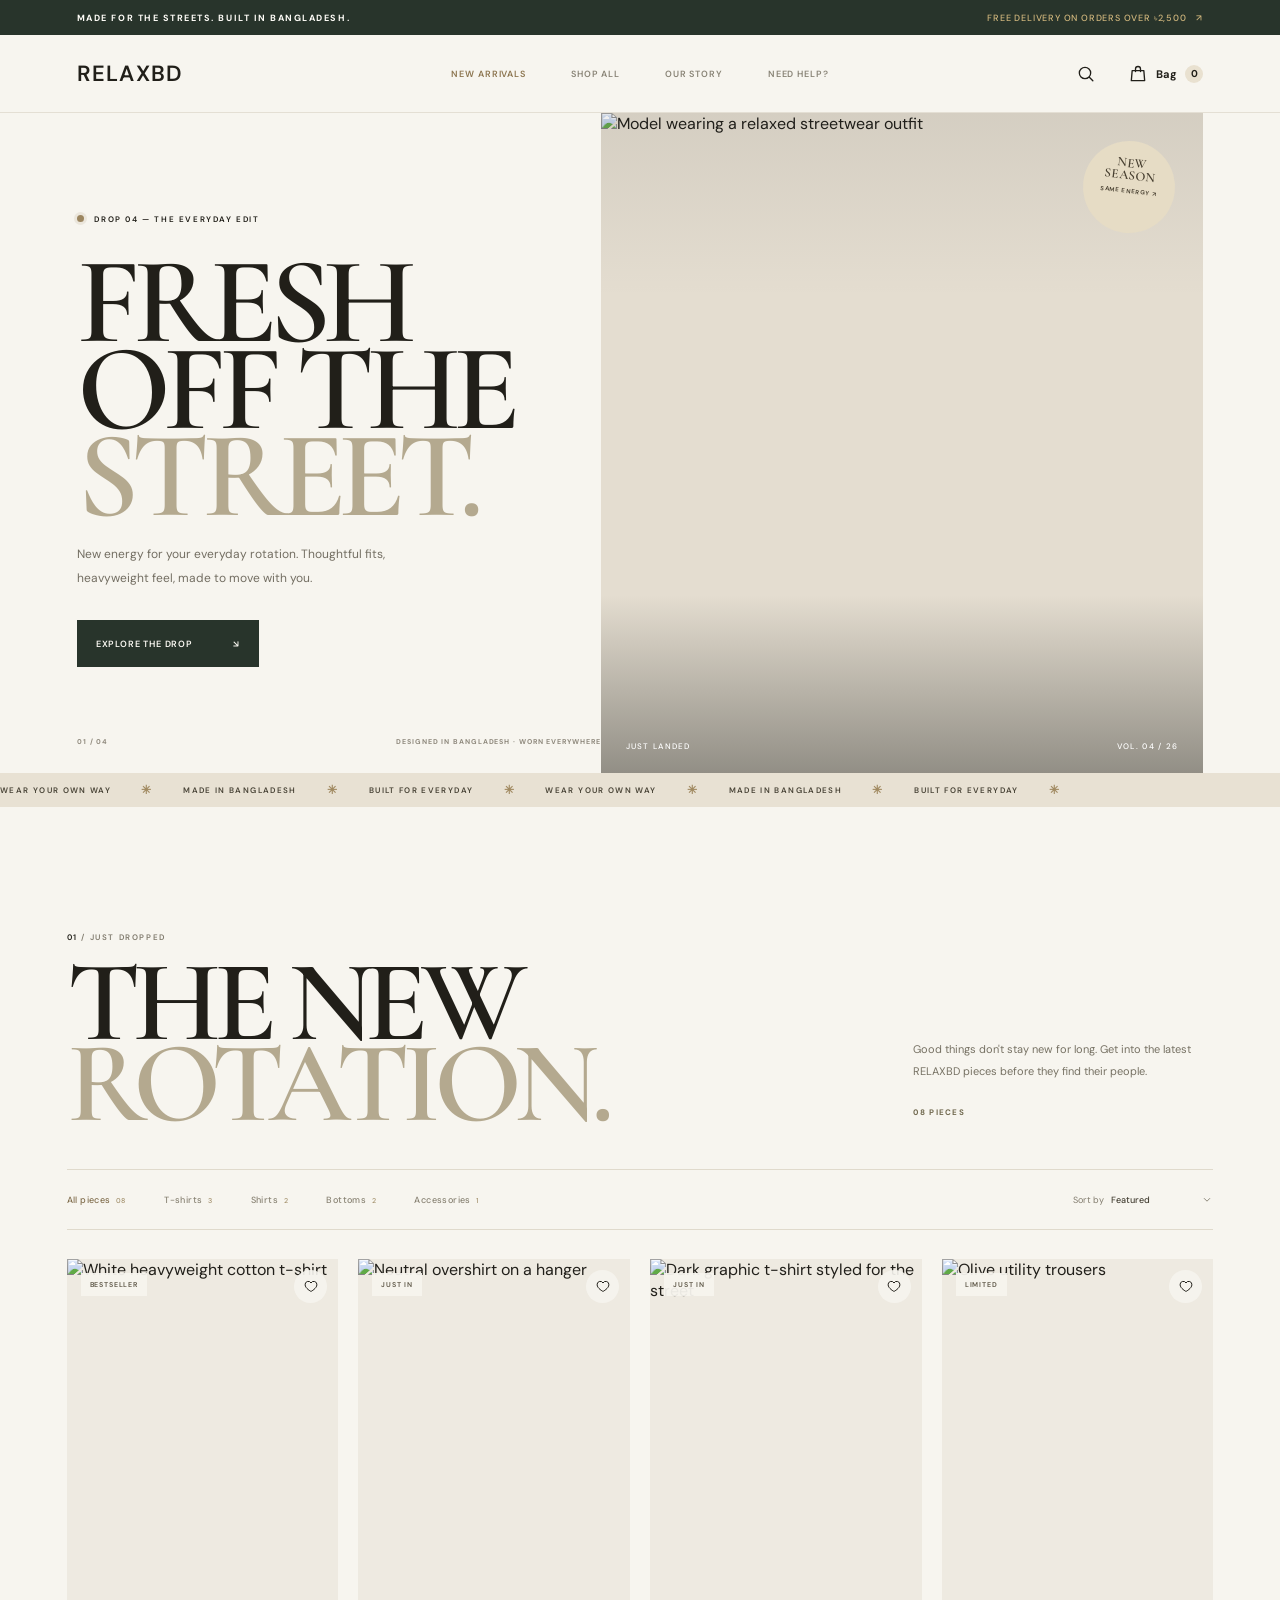
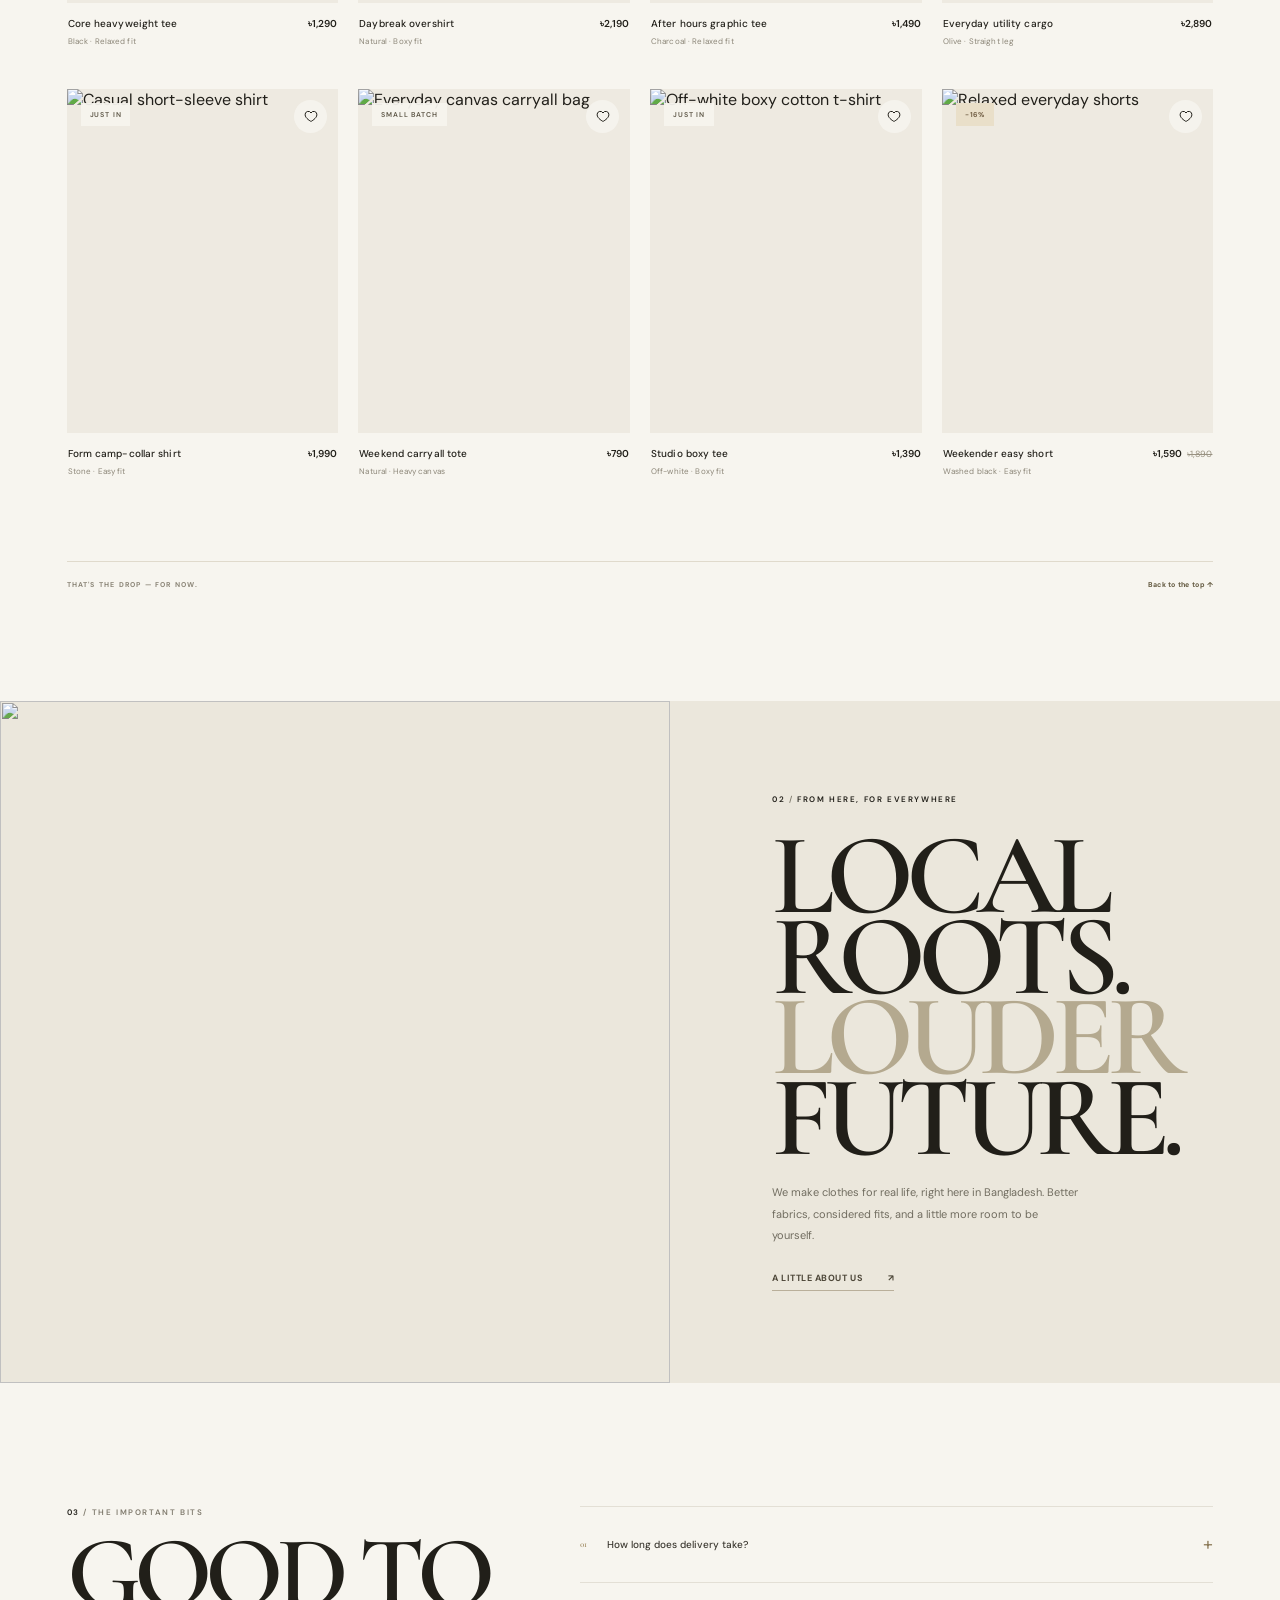
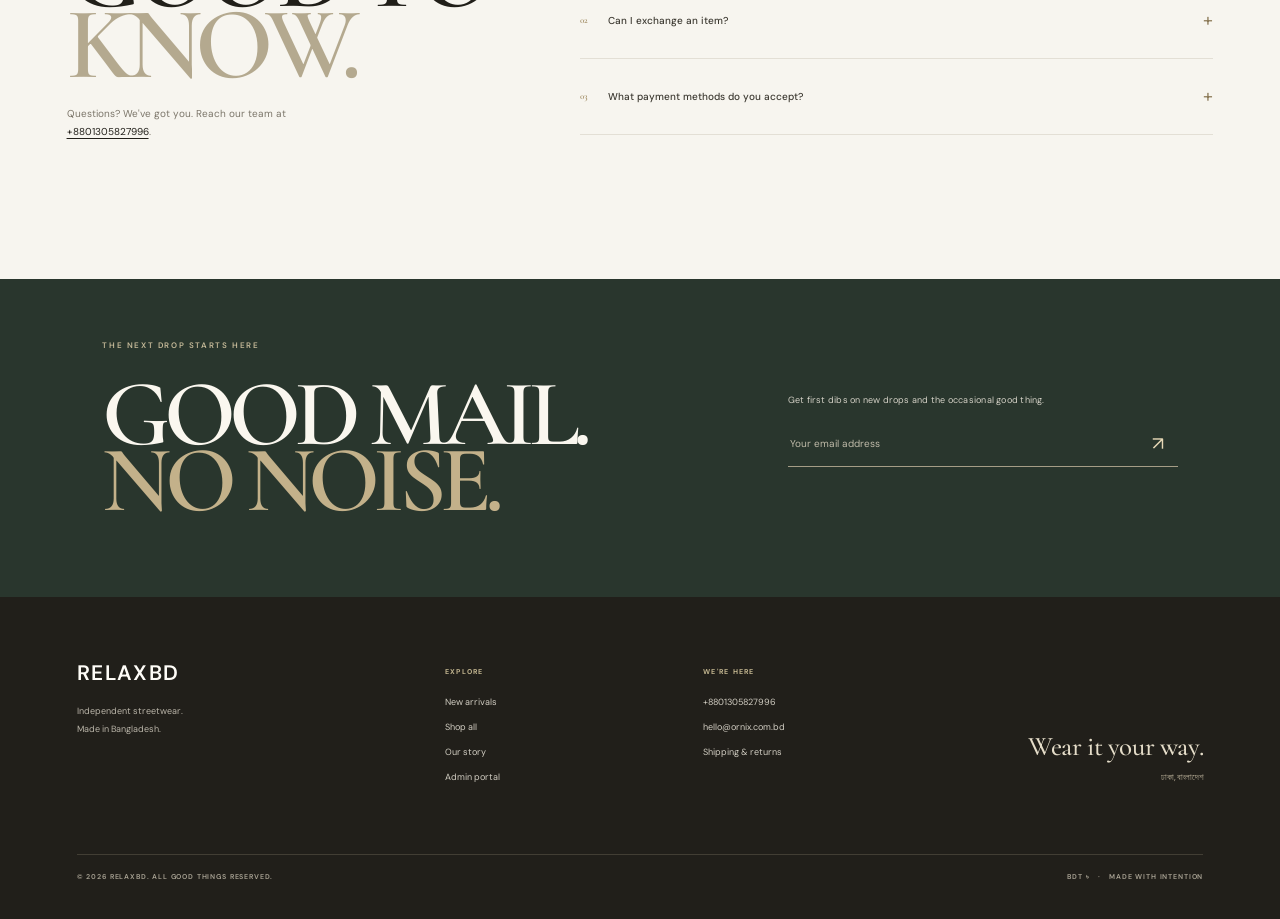
==== commit 76a93a74: "Complete RELAXBD storefront and admin preview Co-authored-by: Copilot <223556219+Copilot@users.norep" ====
--- a/index.html
+++ b/index.html
@@ -5,27 +5,29 @@
     <meta name="viewport" content="width=device-width, initial-scale=1.0" />
     <meta
       name="description"
-      content="Meet the latest ORNIX streetwear drops. Shop new tees, shirts and everyday essentials, designed in Bangladesh."
+      content="Meet the latest RELAXBD streetwear drops. Shop new tees, shirts and everyday essentials, designed in Bangladesh."
     />
     <meta name="theme-color" content="#f4f1e9" />
-    <title>New Arrivals — ORNIX</title>
+    <title>New Arrivals — RELAXBD</title>
     <link rel="preconnect" href="https://fonts.googleapis.com" />
     <link rel="preconnect" href="https://fonts.gstatic.com" crossorigin />
     <link
-      href="https://fonts.googleapis.com/css2?family=DM+Sans:wght@400;500;600;700&family=Space+Grotesk:wght@400;500;600;700&display=swap"
+      href="https://fonts.googleapis.com/css2?family=Cormorant+Garamond:wght@500;600;700&family=DM+Sans:wght@400;500;600;700&family=Space+Grotesk:wght@400;500;600;700&display=swap"
       rel="stylesheet"
     />
     <link rel="stylesheet" href="styles.css" />
+    <script src="https://cdn.jsdelivr.net/npm/@supabase/supabase-js@2" defer></script>
+    <script src="config.js" defer></script>
     <script src="app.js" defer></script>
   </head>
   <body>
     <div class="announcement">
-      <span>Made for the streets. Built in Bangladesh.</span>
-      <span class="announcement-detail">Free delivery on orders over ৳2,500 <span aria-hidden="true">↗</span></span>
+      <span id="announcement-text">Made for the streets. Built in Bangladesh.</span>
+      <span class="announcement-detail"><span id="announcement-detail-text">Free delivery on orders over ৳2,500</span> <span aria-hidden="true">↗</span></span>
     </div>
 
     <header class="site-header">
-      <a class="wordmark" href="#" aria-label="ORNIX home">ORNIX<span>®</span></a>
+      <a class="wordmark" href="#" aria-label="RELAXBD home">RELAXBD</a>
       <button class="menu-toggle icon-button" type="button" aria-label="Open menu" aria-expanded="false">
         <svg viewBox="0 0 24 24" aria-hidden="true"><path d="M4 8h16M4 16h16" /></svg>
       </button>
@@ -49,16 +51,16 @@
     <main>
       <section class="hero" aria-labelledby="hero-title">
         <div class="hero-copy">
-          <p class="eyebrow"><span class="live-dot"></span> Drop 04 — The everyday edit</p>
-          <h1 id="hero-title">FRESH<br />OFF THE<br /><span>STREET.</span></h1>
-          <p class="hero-description">New energy for your everyday rotation. Thoughtful fits, heavyweight feel, made to move with you.</p>
+          <p class="eyebrow"><span class="live-dot"></span> <span id="hero-eyebrow-text">Drop 04 — The everyday edit</span></p>
+          <h1 id="hero-title"><span class="hero-line-1">FRESH</span><br /><span class="hero-line-2">OFF THE</span><br /><span class="hero-line-3">STREET.</span></h1>
+          <p class="hero-description" id="hero-description">New energy for your everyday rotation. Thoughtful fits, heavyweight feel, made to move with you.</p>
           <a class="button button-dark" href="#new-drops">Explore the drop <span aria-hidden="true">↘</span></a>
           <div class="hero-footnote"><span>01 / 04</span><span>Designed in Bangladesh · Worn everywhere</span></div>
         </div>
         <div class="hero-visual">
           <img
             src="https://images.unsplash.com/photo-1523398002811-999ca8dec234?auto=format&fit=crop&w=1400&q=85"
-            alt="Model wearing a relaxed streetwear outfit"
+            id="hero-image" alt="Model wearing a relaxed streetwear outfit"
           />
           <div class="hero-image-label"><span>JUST LANDED</span><span>VOL. 04 / 26</span></div>
           <div class="hero-sticker" aria-label="New season, same energy">NEW<br />SEASON<br /><span>SAME ENERGY ↗</span></div>
@@ -75,10 +77,10 @@
         <div class="section-heading">
           <div>
             <p class="eyebrow"><span>01</span> / JUST DROPPED</p>
-            <h2 id="collection-title">THE NEW<br /><span>ROTATION.</span></h2>
+            <h2 id="collection-title"><span class="collection-line-1">THE NEW</span><br /><span class="collection-line-2">ROTATION.</span></h2>
           </div>
           <div class="section-aside">
-            <p>Good things don't stay new for long. Get into the latest ORNIX pieces before they find their people.</p>
+            <p id="collection-description">Good things don't stay new for long. Get into the latest RELAXBD pieces before they find their people.</p>
             <span class="product-count" aria-live="polite">08 pieces</span>
           </div>
         </div>
@@ -112,14 +114,14 @@
         <div class="story-image">
           <img
             src="https://images.unsplash.com/photo-1529139574466-a303027c1d8b?auto=format&fit=crop&w=1200&q=85"
-            alt="Streetwear look photographed outdoors"
+            id="story-image" alt="Streetwear look photographed outdoors"
             loading="lazy"
           />
         </div>
         <div class="story-copy">
-          <p class="eyebrow"><span>02</span> / FROM HERE, FOR EVERYWHERE</p>
-          <h2>LOCAL<br />ROOTS.<br /><span>LOUDER</span><br />FUTURE.</h2>
-          <p>We make clothes for real life, right here in Bangladesh. Better fabrics, considered fits, and a little more room to be yourself.</p>
+          <p class="eyebrow"><span>02</span> / <span id="story-kicker">FROM HERE, FOR EVERYWHERE</span></p>
+          <h2><span class="story-line-1">LOCAL</span><br /><span class="story-line-2">ROOTS.</span><br /><span class="story-line-3">LOUDER</span><br /><span class="story-line-4">FUTURE.</span></h2>
+          <p id="story-description">We make clothes for real life, right here in Bangladesh. Better fabrics, considered fits, and a little more room to be yourself.</p>
           <a class="text-link" href="#help">A little about us <span aria-hidden="true">↗</span></a>
         </div>
       </section>
@@ -128,22 +130,9 @@
         <div class="help-heading">
           <p class="eyebrow"><span>03</span> / THE IMPORTANT BITS</p>
           <h2>GOOD TO<br /><span>KNOW.</span></h2>
-          <p>Questions? We've got you. Reach our team at <a href="tel:+8801305827996">+880 1305-827996</a>.</p>
-        </div>
-        <div class="faq-list">
-          <details>
-            <summary><span>01</span> How long does delivery take?<span class="faq-plus" aria-hidden="true">+</span></summary>
-            <p>Orders usually arrive in 1–2 business days in Dhaka and 3–5 business days elsewhere in Bangladesh. Our team will share delivery updates with you.</p>
-          </details>
-          <details>
-            <summary><span>02</span> Can I exchange an item?<span class="faq-plus" aria-hidden="true">+</span></summary>
-            <p>Yes. We accept exchanges within 7 days of delivery for sizing issues or manufacturing defects. Items must be unworn and have their original tags.</p>
-          </details>
-          <details>
-            <summary><span>03</span> What payment methods do you accept?<span class="faq-plus" aria-hidden="true">+</span></summary>
-            <p>Pay with bKash, Nagad, or cash on delivery in eligible areas. Any advance delivery fee will be confirmed with you when placing your order.</p>
-          </details>
-        </div>
+          <p>Questions? We've got you. Reach our team at <a id="contact-phone-link" href="tel:+8801305827996">+880 1305-827996</a>.</p>
+        </div>
+        <div class="faq-list" id="faq-list"></div>
       </section>
 
       <section class="newsletter">
@@ -165,15 +154,18 @@
     <footer class="site-footer">
       <div class="footer-main">
         <div class="footer-brand">
-          <a class="wordmark" href="#">ORNIX<span>®</span></a>
+          <a class="wordmark" href="#">RELAXBD</a>
           <p>Independent streetwear.<br />Made in Bangladesh.</p>
-          <a class="text-link" href="https://www.instagram.com/ornixclothing/" target="_blank" rel="noreferrer">Follow the everyday <span aria-hidden="true">↗</span></a>
-        </div>
-        <div class="footer-column"><span>EXPLORE</span><a href="#new-drops">New arrivals</a><a href="#new-drops">Shop all</a><a href="#about">Our story</a></div>
-        <div class="footer-column"><span>WE'RE HERE</span><a href="tel:+8801305827996">+880 1305-827996</a><a href="mailto:hello@ornix.com.bd">hello@ornix.com.bd</a><a href="#help">Shipping & returns</a></div>
+          <div class="footer-social-links" aria-label="Contact RELAXBD">
+            <a id="facebook-contact" href="#" target="_blank" rel="noopener noreferrer" hidden>Facebook Page <span aria-hidden="true">↗</span></a>
+            <a id="whatsapp-contact" href="#" target="_blank" rel="noopener noreferrer" hidden>WhatsApp us <span aria-hidden="true">↗</span></a>
+          </div>
+        </div>
+        <div class="footer-column"><span>EXPLORE</span><a href="#new-drops">New arrivals</a><a href="#new-drops">Shop all</a><a href="#about">Our story</a><a href="admin.html">Admin portal</a></div>
+        <div class="footer-column"><span>WE'RE HERE</span><a id="footer-phone" href="tel:+8801305827996">+880 1305-827996</a><a id="footer-email" href="mailto:hello@ornix.com.bd">hello@ornix.com.bd</a><a href="#help">Shipping & returns</a></div>
         <p class="footer-note">Wear it your way.<br /><span>ঢাকা, বাংলাদেশ</span></p>
       </div>
-      <div class="footer-bottom"><span>© 2026 ORNIX. ALL GOOD THINGS RESERVED.</span><span>BDT ৳ &nbsp; · &nbsp; MADE WITH INTENTION</span></div>
+      <div class="footer-bottom"><span>© 2026 RELAXBD. ALL GOOD THINGS RESERVED.</span><span>BDT ৳ &nbsp; · &nbsp; MADE WITH INTENTION</span></div>
     </footer>
 
     <div class="overlay" hidden></div>
@@ -183,9 +175,33 @@
       <div class="cart-empty"><span>✳</span><p>Your bag's looking a little light.</p><button class="button button-dark continue-shopping" type="button">Find your new favourite</button></div>
       <div class="cart-footer" hidden><div><span>Subtotal</span><strong class="cart-subtotal">৳0</strong></div><p>Delivery calculated at checkout.</p><button class="button button-dark checkout-button" type="button">Checkout <span>↗</span></button></div>
     </aside>
+    <aside class="side-panel checkout-panel" aria-label="Checkout" aria-hidden="true">
+      <div class="panel-heading"><div><p class="eyebrow">A FEW LAST DETAILS</p><h2>YOUR ORDER</h2></div><button class="checkout-close icon-button" type="button" aria-label="Close checkout">×</button></div>
+      <form id="checkout-form" class="checkout-form">
+        <label>Full name<input name="customerName" type="text" autocomplete="name" required minlength="2" maxlength="100" /></label>
+        <label>Mobile number<input name="phone" type="tel" autocomplete="tel" placeholder="01XXXXXXXXX" required /></label>
+        <label>Delivery address<textarea name="address" autocomplete="street-address" rows="3" required minlength="8" maxlength="500" placeholder="House, road, area, district"></textarea></label>
+        <label>Payment method<select name="paymentMethod" id="checkout-payment"><option value="bkash">bKash — send money, then submit TxnID</option><option value="cash_on_delivery">Cash on delivery</option></select></label>
+        <div class="payment-instructions" id="payment-instructions"><strong>Send Money to <span id="checkout-bkash-number">Add a bKash number in store settings</span></strong><span>Send the total shown below, then enter the transaction ID from your bKash receipt.</span></div>
+        <label id="transaction-field">bKash transaction ID<input name="transactionId" id="transaction-id" type="text" autocomplete="off" maxlength="64" required placeholder="e.g. 8N7ABC12XY" /></label>
+        <div class="promo-entry"><label for="promo-code">Discount code</label><div><input id="promo-code" type="text" maxlength="32" placeholder="Enter a code" /><button id="apply-promo" type="button">Apply</button></div><p id="promo-feedback" aria-live="polite"></p></div>
+        <div class="checkout-items" id="checkout-items" aria-label="Items in your order"></div>
+        <div class="checkout-total"><span>Items</span><span id="checkout-subtotal">৳0</span></div>
+        <div class="checkout-total"><span>Discount</span><span id="checkout-discount">−৳0</span></div>
+        <div class="checkout-total"><span>Delivery</span><span id="checkout-delivery">৳0</span></div>
+        <div class="checkout-total checkout-grand-total"><strong>Total</strong><strong id="checkout-total">৳0</strong></div>
+        <p class="checkout-error" id="checkout-error" role="alert"></p>
+        <button class="button button-dark checkout-submit" type="submit">Place my order <span>↗</span></button>
+        <p class="checkout-footnote">Your payment is marked submitted. Our team will verify your bKash transaction before processing your order.</p>
+      </form>
+    </aside>
     <section class="search-panel" aria-label="Search products" aria-hidden="true">
       <div class="search-panel-inner"><span class="eyebrow">FIND YOUR NEXT FAVOURITE</span><button class="search-close icon-button" type="button" aria-label="Close search">×</button><label for="product-search">Search the drop</label><div class="search-field"><input id="product-search" type="search" placeholder="Try “oversized tee”" autocomplete="off" /><span>↵</span></div><p class="search-hint">Search by piece name or category</p></div>
     </section>
+    <a id="whatsapp-float" class="whatsapp-float" href="#" target="_blank" rel="noopener noreferrer" aria-label="Chat with RELAXBD on WhatsApp" hidden>
+      <svg viewBox="0 0 32 32" aria-hidden="true"><path d="M16 3.3a12.3 12.3 0 0 0-10.5 18.7L3.8 28l6.2-1.6A12.3 12.3 0 1 0 16 3.3Z" /><path d="M11.2 9.6c-.3-.7-.7-.7-1-.7h-.8c-.3 0-.8.1-1.2.6-.4.5-1.5 1.5-1.5 3.6s1.5 4.1 1.7 4.4c.2.3 2.9 4.5 7.1 6.1 3.5 1.4 4.2 1.1 5 .9.8-.1 2.5-1 2.9-2 .4-1 .4-1.8.3-2-.1-.2-.4-.3-.8-.5l-2.9-1.4c-.4-.2-.7-.3-1 .2-.3.4-1.1 1.4-1.4 1.7-.3.3-.5.3-.9.1-.4-.2-1.8-.7-3.4-2.2-1.2-1.1-2.1-2.5-2.3-2.9-.2-.4 0-.6.2-.8l.6-.7c.2-.2.3-.4.4-.6.1-.3 0-.5 0-.7Z" /></svg>
+      <span>Chat with us</span>
+    </a>
     <div class="toast" role="status" aria-live="polite"></div>
   </body>
 </html>
--- a/styles.css
+++ b/styles.css
@@ -43,6 +43,7 @@
 .live-dot { width: 7px; height: 7px; display: inline-block; margin: 0 7px 0 0; border-radius: 50%; background: #a4bd22; box-shadow: 0 0 0 3px #a4bd2230; }
 .hero h1 { margin: 23px 0 19px; font: 700 clamp(72px, 9.2vw, 136px)/.81 var(--display); letter-spacing: -.095em; }
 .hero h1 span, .section-heading h2 span, .story-copy h2 span, .help-heading h2 span, .newsletter h2 span { color: #a7aa9e; }
+.hero h1 .hero-line-1, .hero h1 .hero-line-2, .section-heading h2 .collection-line-1, .story-copy h2 .story-line-1, .story-copy h2 .story-line-2, .story-copy h2 .story-line-4 { color: var(--ink); }
 .hero-description { max-width: 360px; margin: 0 0 26px; color: #686b61; font-size: 13px; line-height: 1.8; }
 .button { min-height: 48px; padding: 0 18px; border: 0; display: inline-flex; align-items: center; justify-content: space-between; gap: 28px; font-size: 11px; font-weight: 700; cursor: pointer; transition: background .2s, transform .2s; }
 .button:hover { transform: translateY(-2px); }
@@ -90,6 +91,7 @@
 .wishlist-button[aria-pressed="true"] { background: var(--acid); }
 .wishlist-button[aria-pressed="true"] svg { fill: var(--ink); }
 .quick-add { position: absolute; right: 10px; bottom: 10px; left: 10px; min-height: 40px; padding: 0 13px; border: 0; display: flex; align-items: center; justify-content: space-between; background: var(--paper); font-size: 10px; font-weight: 700; cursor: pointer; transform: translateY(150%); opacity: 0; transition: transform .2s ease, opacity .2s ease; }
+.quick-add:disabled { color: #797a70; cursor: not-allowed; transform: none; opacity: .9; }
 .product-card:hover .quick-add, .quick-add:focus-visible { transform: translateY(0); opacity: 1; }
 .product-info { padding: 13px 1px 0; display: grid; grid-template-columns: 1fr auto; gap: 4px 10px; }
 .product-name { margin: 0; font-size: 11px; font-weight: 600; }
@@ -139,6 +141,13 @@
 .footer-brand .wordmark { font-size: 29px; }
 .footer-brand p { margin: 18px 0; color: #a1a398; font-size: 10px; line-height: 1.8; }
 .footer-brand .text-link { border-color: #66685e; }
+.footer-social-links { margin-top: 17px; display: flex; flex-wrap: wrap; gap: 8px 14px; }
+.footer-social-links a { padding-bottom: 4px; border-bottom: 1px solid #66685e; color: var(--white); font-size: 9px; font-weight: 600; }
+.footer-social-links a span { padding-left: 7px; color: var(--acid); }
+.whatsapp-float { min-height: 50px; padding: 0 16px 0 12px; position: fixed; right: 22px; bottom: 22px; z-index: 35; display: flex; align-items: center; gap: 9px; border: 1px solid #167a46; border-radius: 28px; background: #1fa765; box-shadow: 0 7px 24px #1113; color: #fff; font-size: 10px; font-weight: 700; }
+.whatsapp-float[hidden] { display: none; }
+.whatsapp-float:hover { background: #178950; }
+.whatsapp-float svg { width: 25px; height: 25px; fill: none; stroke: currentColor; stroke-width: 1.3; stroke-linecap: round; stroke-linejoin: round; }
 .footer-column { display: flex; flex-direction: column; align-items: flex-start; gap: 12px; }
 .footer-column > span { margin: 3px 0 7px; color: #989a8d; font-size: 8px; font-weight: 700; letter-spacing: .13em; }
 .footer-column a { color: #d3d4ca; font-size: 10px; }
@@ -149,6 +158,7 @@
 .overlay { position: fixed; inset: 0; z-index: 40; background: #10110f88; opacity: 0; transition: opacity .25s; }
 .overlay:not([hidden]) { display: block; opacity: 1; }
 .side-panel { width: min(450px, 100%); height: 100dvh; padding: 30px; position: fixed; top: 0; right: 0; z-index: 50; display: flex; flex-direction: column; background: var(--paper); transform: translateX(102%); transition: transform .3s ease; }
+.checkout-panel { z-index: 51; }
 .side-panel.open { transform: translateX(0); }
 .panel-heading { display: flex; align-items: flex-start; justify-content: space-between; padding-bottom: 23px; border-bottom: 1px solid var(--line); }
 .panel-heading h2 { margin: 7px 0 0; font: 700 27px var(--display); letter-spacing: -.06em; }
@@ -180,6 +190,29 @@
 .search-field input { width: 100%; border: 0; outline: 0; background: transparent; font-size: 14px; }
 .search-field > span { padding: 8px 11px; border: 1px solid var(--line); font-size: 10px; }
 .search-hint { color: var(--muted); font-size: 9px; }
+.checkout-form { padding: 20px 2px 10px; overflow-y: auto; display: flex; flex-direction: column; gap: 14px; }
+.checkout-form > label { display: grid; gap: 6px; font-size: 9px; font-weight: 700; }
+.checkout-form input, .checkout-form select, .checkout-form textarea, .promo-entry input { min-height: 39px; padding: 9px 10px; border: 1px solid var(--line); border-radius: 0; background: #fffefb; color: var(--ink); font: 10px var(--body); }
+.checkout-form textarea { resize: vertical; }
+.payment-instructions { padding: 11px 12px; border-left: 2px solid #c11e61; background: #f7eaf0; display: grid; gap: 5px; font-size: 9px; line-height: 1.55; }
+.payment-instructions[hidden], #transaction-field[hidden] { display: none; }
+.payment-instructions strong { color: #8f1445; }
+.payment-instructions > span { color: #6e535c; }
+.promo-entry { display: grid; gap: 6px; }
+.promo-entry > label { font-size: 9px; font-weight: 700; }
+.promo-entry > div { display: flex; gap: 7px; }
+.promo-entry > div button { min-width: 73px; border: 1px solid var(--ink); background: var(--ink); color: white; font-size: 9px; font-weight: 700; cursor: pointer; }
+.promo-entry > div button:disabled { opacity: .6; cursor: wait; }
+#promo-feedback { min-height: 11px; margin: 0; color: #546a24; font-size: 8px; }
+.checkout-total { display: flex; align-items: center; justify-content: space-between; color: #71736a; font-size: 9px; }
+.checkout-items { padding: 9px 0; display: grid; gap: 7px; border-top: 1px solid var(--line); }
+.checkout-item { display: flex; justify-content: space-between; gap: 12px; color: #71736a; font-size: 9px; }
+.checkout-item strong { color: var(--ink); white-space: nowrap; }
+.checkout-grand-total { padding-top: 12px; border-top: 1px solid var(--line); color: var(--ink); font-size: 13px; }
+.checkout-error { margin: 0; color: #9c2d24; font-size: 9px; line-height: 1.5; }
+.checkout-submit { width: 100%; flex: 0 0 auto; }
+.checkout-submit:disabled { opacity: .6; cursor: wait; }
+.checkout-footnote { margin: 0; color: #77796f; font-size: 8px; line-height: 1.6; }
 .toast { padding: 13px 18px; position: fixed; right: 24px; bottom: 24px; z-index: 70; background: var(--ink); color: var(--white); font-size: 11px; opacity: 0; pointer-events: none; transform: translateY(12px); transition: opacity .2s, transform .2s; }
 .toast.visible { opacity: 1; transform: translateY(0); }
 .no-scroll { overflow: hidden; }
@@ -262,7 +295,445 @@
   .side-panel { padding: 23px 20px; }
   .search-panel { padding-top: 45px; }
   .search-panel-inner > label { margin-top: 25px; }
+  .whatsapp-float { min-height: 46px; right: 14px; bottom: 14px; padding-right: 13px; padding-left: 10px; }
 }
 @media (prefers-reduced-motion: reduce) {
   *, *::before, *::after { scroll-behavior: auto !important; animation-duration: .01ms !important; transition-duration: .01ms !important; }
 }
+
+:root {
+  --paper: #f7f5ef;
+  --ink: #211f19;
+  --muted: #807b6e;
+  --line: #e3dfd3;
+  --acid: #b49a68;
+  --white: #fffdf8;
+  --display: "Cormorant Garamond", Georgia, serif;
+  --body: "DM Sans", Arial, sans-serif;
+}
+
+html { scroll-padding-top: 84px; }
+body { background: #f7f5ef; }
+.announcement {
+  min-height: 35px;
+  padding: 0 6%;
+  background: #28342b;
+  font-size: 9px;
+  letter-spacing: .17em;
+}
+.announcement-detail { color: #e2d8c3; letter-spacing: .09em; }
+.announcement-detail span { color: #d1b77d; }
+.site-header {
+  height: 78px;
+  padding: 0 6%;
+  grid-template-columns: 1fr 2fr 1fr;
+  border-bottom-color: #e4dfd4;
+  background: #f7f5efed;
+  backdrop-filter: blur(16px);
+}
+.wordmark {
+  font-family: var(--body);
+  font-size: 22px;
+  font-weight: 600;
+  letter-spacing: .055em;
+}
+.main-nav { gap: clamp(25px, 3.5vw, 52px); }
+.nav-link {
+  font-size: 9px;
+  font-weight: 600;
+  letter-spacing: .1em;
+  text-transform: uppercase;
+}
+.nav-link:not(.active) { color: #898476; }
+.nav-link.active { color: #8d7650; }
+.header-actions { gap: 26px; }
+.cart-count { background: #e9e1d0; }
+
+.hero {
+  min-height: 660px;
+  padding: 0 6%;
+  grid-template-columns: .93fr 1.07fr;
+}
+.hero-copy { padding: 70px clamp(35px, 6vw, 88px) 76px 0; }
+.eyebrow {
+  font-size: 8px;
+  font-weight: 600;
+  letter-spacing: .2em;
+}
+.live-dot {
+  background: #9c8660;
+  box-shadow: 0 0 0 3px #9c866022;
+}
+.hero h1 {
+  margin: 33px 0 24px;
+  font: 600 clamp(90px, 9.6vw, 138px)/.71 var(--display);
+  letter-spacing: -.065em;
+}
+.hero h1 span { white-space: nowrap; }
+.hero h1 span,
+.section-heading h2 span,
+.story-copy h2 span,
+.help-heading h2 span,
+.newsletter h2 span { color: #b4a98f; }
+.hero h1 .hero-line-1,
+.hero h1 .hero-line-2,
+.section-heading h2 .collection-line-1,
+.story-copy h2 .story-line-1,
+.story-copy h2 .story-line-2,
+.story-copy h2 .story-line-4 { color: var(--ink); }
+.hero-description {
+  max-width: 345px;
+  margin-bottom: 30px;
+  color: #736e62;
+  font-size: 12px;
+  line-height: 1.95;
+}
+.button {
+  min-height: 47px;
+  padding: 0 19px;
+  gap: 40px;
+  font-size: 9px;
+  font-weight: 600;
+  letter-spacing: .09em;
+  text-transform: uppercase;
+}
+.button-dark { background: #28342b; color: #fbf9f3; }
+.button-dark:hover { background: #39483a; }
+.hero-footnote {
+  right: 0;
+  bottom: 27px;
+  color: #8f897d;
+  font-size: 7px;
+  letter-spacing: .13em;
+}
+.hero-visual {
+  min-height: 660px;
+  background: #e4ddd0;
+}
+.hero-visual > img {
+  object-position: center 38%;
+  filter: saturate(.78);
+}
+.hero-visual::after {
+  background: linear-gradient(0deg, #17191666, transparent 27%, transparent 72%, #17191613);
+}
+.hero-image-label {
+  right: 25px;
+  bottom: 22px;
+  left: 25px;
+  font-size: 8px;
+  font-weight: 500;
+  letter-spacing: .16em;
+}
+.hero-sticker {
+  top: 28px;
+  right: 28px;
+  width: 92px;
+  height: 92px;
+  padding-top: 17px;
+  background: #e6dcc5;
+  color: #473f30;
+  font: 600 13px/.9 var(--display);
+  letter-spacing: .025em;
+  transform: rotate(7deg);
+}
+.hero-sticker span {
+  font: 600 6px var(--body);
+  letter-spacing: .11em;
+}
+
+.ticker { height: 34px; background: #e8e1d3; color: #494437; }
+.ticker-track {
+  font: 600 8px var(--body);
+  letter-spacing: .17em;
+}
+.ticker-track b { margin: 0 27px; color: #a18a61; font-size: 12px; }
+
+.collection { padding-top: 124px; padding-bottom: 112px; }
+.section-heading { padding-bottom: 45px; }
+.section-heading h2,
+.help-heading h2 {
+  margin-top: 20px;
+  font: 600 clamp(75px, 9vw, 123px)/.7 var(--display);
+  letter-spacing: -.065em;
+}
+.section-aside { width: min(300px, 31%); padding-bottom: 4px; }
+.section-aside p {
+  margin-bottom: 17px;
+  color: #767163;
+  font-size: 11px;
+  line-height: 1.95;
+}
+.product-count {
+  color: #71694f;
+  font-size: 8px;
+  letter-spacing: .16em;
+}
+.collection-toolbar {
+  min-height: 61px;
+  margin-bottom: 29px;
+  border-top-color: #e0dacc;
+  border-bottom-color: #e0dacc;
+}
+.filter-list { gap: clamp(20px, 3vw, 40px); }
+.filter-button {
+  padding: 21px 0;
+  color: #888273;
+  font-size: 9px;
+  font-weight: 500;
+  letter-spacing: .045em;
+}
+.filter-button.selected { color: #806d4c; }
+.filter-button.selected::after { height: 1px; background: #a58d60; }
+.filter-button span { color: #a18e69; font-size: 7px; }
+.sort-control { color: #827c6e; font-size: 9px; }
+.sort-control select {
+  color: #433e32;
+  font: 500 9px var(--body);
+}
+.product-grid { gap: 43px 20px; }
+.product-image-wrap {
+  aspect-ratio: .79;
+  background: #eeeae1;
+}
+.product-image { filter: saturate(.86); }
+.product-card:hover .product-image { transform: scale(1.045); }
+.product-badge {
+  top: 14px;
+  left: 14px;
+  padding: 7px 9px;
+  background: #f7f5eff0;
+  color: #5d5646;
+  font-size: 7px;
+  font-weight: 600;
+  letter-spacing: .12em;
+}
+.product-badge.sale { background: #e9dfc9; color: #655137; }
+.wishlist-button {
+  top: 11px;
+  right: 11px;
+  width: 33px;
+  height: 33px;
+  background: #f7f5efe8;
+}
+.wishlist-button[aria-pressed="true"] { background: #ded0b0; }
+.quick-add {
+  right: 11px;
+  bottom: 11px;
+  left: 11px;
+  min-height: 42px;
+  padding: 0 14px;
+  background: #f7f5eff5;
+  color: #28271f;
+  font-size: 9px;
+  font-weight: 600;
+  letter-spacing: .05em;
+  backdrop-filter: blur(10px);
+}
+.product-info { padding-top: 14px; gap: 6px 12px; }
+.product-name { font-size: 10px; font-weight: 500; letter-spacing: .01em; }
+.product-price { font-size: 10px; font-weight: 600; }
+.product-subtitle { color: #8c8678; font-size: 8px; letter-spacing: .015em; }
+.product-price .old-price { color: #999282; }
+.empty-state { color: #726c5e; }
+.collection-end {
+  margin-top: 85px;
+  border-top-color: #e0dacc;
+  color: #8b8577;
+  font-size: 7px;
+  letter-spacing: .17em;
+}
+.collection-end a { color: #62583f; }
+
+.story-band { background: #ebe7dc; }
+.story-image img { filter: saturate(.78); }
+.story-copy { padding: 92px clamp(40px, 8vw, 130px); }
+.story-copy h2,
+.newsletter h2 {
+  margin: 31px 0 24px;
+  font: 600 clamp(77px, 9vw, 115px)/.7 var(--display);
+  letter-spacing: -.07em;
+}
+.story-copy > p:not(.eyebrow) {
+  color: #716d60;
+  font-size: 11px;
+  line-height: 1.95;
+}
+.text-link {
+  padding-bottom: 6px;
+  border-color: #b9af9a;
+  color: #4d4739;
+  font-size: 9px;
+  letter-spacing: .06em;
+  text-transform: uppercase;
+}
+.text-link span { padding-left: 22px; }
+
+.help-section {
+  padding-top: 123px;
+  padding-bottom: 127px;
+}
+.help-heading h2 {
+  margin-bottom: 24px;
+  font-size: clamp(76px, 8vw, 107px);
+}
+.help-heading > p:not(.eyebrow) {
+  color: #7b7569;
+  font-size: 10px;
+  line-height: 1.85;
+}
+.faq-list details { border-top-color: #e3dfd5; }
+.faq-list details:last-child { border-bottom-color: #e3dfd5; }
+.faq-list summary {
+  min-height: 75px;
+  gap: 20px;
+  color: #3c3931;
+  font-size: 10px;
+  font-weight: 500;
+}
+.faq-list summary > span:first-child { color: #a08b63; }
+.faq-plus { color: #8b7957; font: 400 18px var(--body); }
+.faq-list details p {
+  color: #797468;
+  font-size: 10px;
+  line-height: 1.95;
+}
+
+.newsletter {
+  min-height: 300px;
+  padding: 60px 8%;
+  background: #29362d;
+  color: #faf7ef;
+}
+.newsletter .eyebrow { color: #c4b998; }
+.newsletter h2 { font-size: clamp(69px, 8vw, 94px); }
+.newsletter h2 span { color: #c3b18a; }
+.newsletter-form label { color: #d5d2c7; font-size: 9px; letter-spacing: .025em; }
+.email-field { border-bottom-color: #a59d86; }
+.email-field input { color: #fbf9f2; font-size: 10px; }
+.email-field input::placeholder { color: #c0bba9; }
+.email-field button { color: #e6d8b6; }
+.newsletter-feedback { color: #d8c99e; }
+
+.site-footer {
+  padding: 67px 6% 22px;
+  background: #211f1a;
+}
+.footer-main { min-height: 190px; gap: 38px; }
+.footer-brand .wordmark {
+  font-family: var(--body);
+  font-size: 21px;
+  letter-spacing: .065em;
+}
+.footer-brand p { color: #bab5a9; font-size: 9px; line-height: 1.9; }
+.footer-social-links { gap: 13px 17px; }
+.footer-social-links a {
+  border-bottom-color: #696151;
+  color: #f4f0e7;
+  font-size: 8px;
+  letter-spacing: .06em;
+  text-transform: uppercase;
+}
+.footer-social-links a span { color: #ceb88c; }
+.footer-column { gap: 13px; }
+.footer-column > span {
+  color: #c3b690;
+  font-size: 7px;
+  letter-spacing: .18em;
+}
+.footer-column a { color: #d2cec3; font-size: 9px; }
+.footer-column a:hover { color: #ebd7ad; }
+.footer-note {
+  color: #e5ddc9;
+  font: 500 27px/.94 var(--display);
+  letter-spacing: -.015em;
+}
+.footer-note span { color: #b9af98; font-family: var(--body); font-size: 9px; }
+.footer-bottom {
+  border-top-color: #423e34;
+  color: #aaa495;
+  font-size: 7px;
+  letter-spacing: .12em;
+}
+
+.whatsapp-float {
+  min-height: 47px;
+  right: 23px;
+  bottom: 23px;
+  padding: 0 15px 0 12px;
+  border: 1px solid #2e6748;
+  background: #315e43;
+  box-shadow: 0 8px 26px #17191624;
+  font-size: 9px;
+  letter-spacing: .04em;
+}
+.whatsapp-float:hover { background: #244b34; }
+.overlay { background: #19181091; backdrop-filter: blur(3px); }
+.side-panel { background: #f8f6f0; }
+.search-panel { background: #f8f6f0; }
+.toast { background: #29362d; }
+
+@media (max-width: 900px) {
+  .site-header { padding: 0 5%; }
+  .hero { padding: 0 5%; grid-template-columns: .92fr 1.08fr; }
+  .hero h1 { font-size: clamp(84px, 9.4vw, 112px); }
+  .hero-copy { padding-right: 4vw; }
+  .product-grid { gap: 35px 14px; }
+  .story-copy { padding: 68px 7%; }
+}
+
+@media (max-width: 640px) {
+  html { scroll-padding-top: 67px; }
+  .announcement { min-height: 31px; font-size: 7px; letter-spacing: .14em; }
+  .site-header { height: 65px; padding: 0 5%; }
+  .wordmark { font-size: 19px; letter-spacing: .045em; }
+  .main-nav { background: #f7f5ef; border-bottom-color: #e3dfd5; }
+  .hero { min-height: unset; padding: 0 5%; }
+  .hero-copy { min-height: 394px; padding: 55px 0 67px; }
+  .hero h1 {
+    margin: 26px 0 20px;
+    font-size: clamp(89px, 24vw, 116px);
+    line-height: .64;
+  }
+  .hero-description { max-width: 290px; font-size: 11px; }
+  .hero-footnote { bottom: 17px; font-size: 6px; }
+  .hero-visual { min-height: 420px; margin: 0 -5.55%; }
+  .hero-sticker { top: 19px; right: 19px; width: 79px; height: 79px; padding-top: 15px; font-size: 11px; }
+  .ticker { height: 32px; }
+  .ticker-track { font-size: 7px; }
+  .ticker-track b { margin: 0 15px; font-size: 10px; }
+  .collection { padding-top: 85px; padding-bottom: 78px; }
+  .section-heading { gap: 21px; padding-bottom: 28px; }
+  .section-heading h2 { font-size: clamp(62px, 17.4vw, 84px); line-height: .68; }
+  .section-aside { width: min(320px, 100%); }
+  .section-aside p { font-size: 10px; }
+  .collection-toolbar { min-height: 52px; margin-bottom: 20px; }
+  .filter-list { gap: 19px; }
+  .filter-button { padding: 17px 0; font-size: 8px; }
+  .sort-control select { width: 84px; font-size: 8px; }
+  .product-grid { gap: 28px 10px; }
+  .product-image-wrap { aspect-ratio: .73; }
+  .product-badge { top: 8px; left: 8px; padding: 6px 7px; font-size: 6px; }
+  .wishlist-button { top: 7px; right: 7px; width: 29px; height: 29px; }
+  .quick-add { right: 6px; bottom: 6px; left: 6px; min-height: 33px; padding: 0 8px; font-size: 8px; }
+  .product-info { padding-top: 10px; gap: 5px 6px; }
+  .product-name, .product-price { font-size: 9px; }
+  .product-subtitle { font-size: 7px; }
+  .collection-end { margin-top: 55px; font-size: 6px; }
+  .story-image { min-height: 365px; height: 365px; }
+  .story-copy { padding: 58px 7% 65px; }
+  .story-copy h2 { margin: 25px 0 19px; font-size: 87px; line-height: .66; }
+  .story-copy > p:not(.eyebrow) { font-size: 10px; }
+  .help-section { padding-top: 84px; padding-bottom: 86px; }
+  .help-heading h2 { font-size: 79px; line-height: .68; }
+  .faq-list summary { min-height: 64px; gap: 14px; font-size: 9px; }
+  .faq-list details p { font-size: 9px; }
+  .newsletter { min-height: 0; padding: 49px 6%; gap: 26px; }
+  .newsletter h2 { font-size: 76px; line-height: .68; }
+  .newsletter-form label { font-size: 9px; }
+  .site-footer { padding: 48px 6% 18px; }
+  .footer-main { padding-bottom: 28px; grid-template-columns: 1fr 1fr; gap: 30px 18px; }
+  .footer-brand .wordmark { font-size: 20px; }
+  .footer-bottom { gap: 12px; font-size: 6px; letter-spacing: .09em; }
+  .whatsapp-float { min-height: 43px; right: 14px; bottom: 14px; }
+}
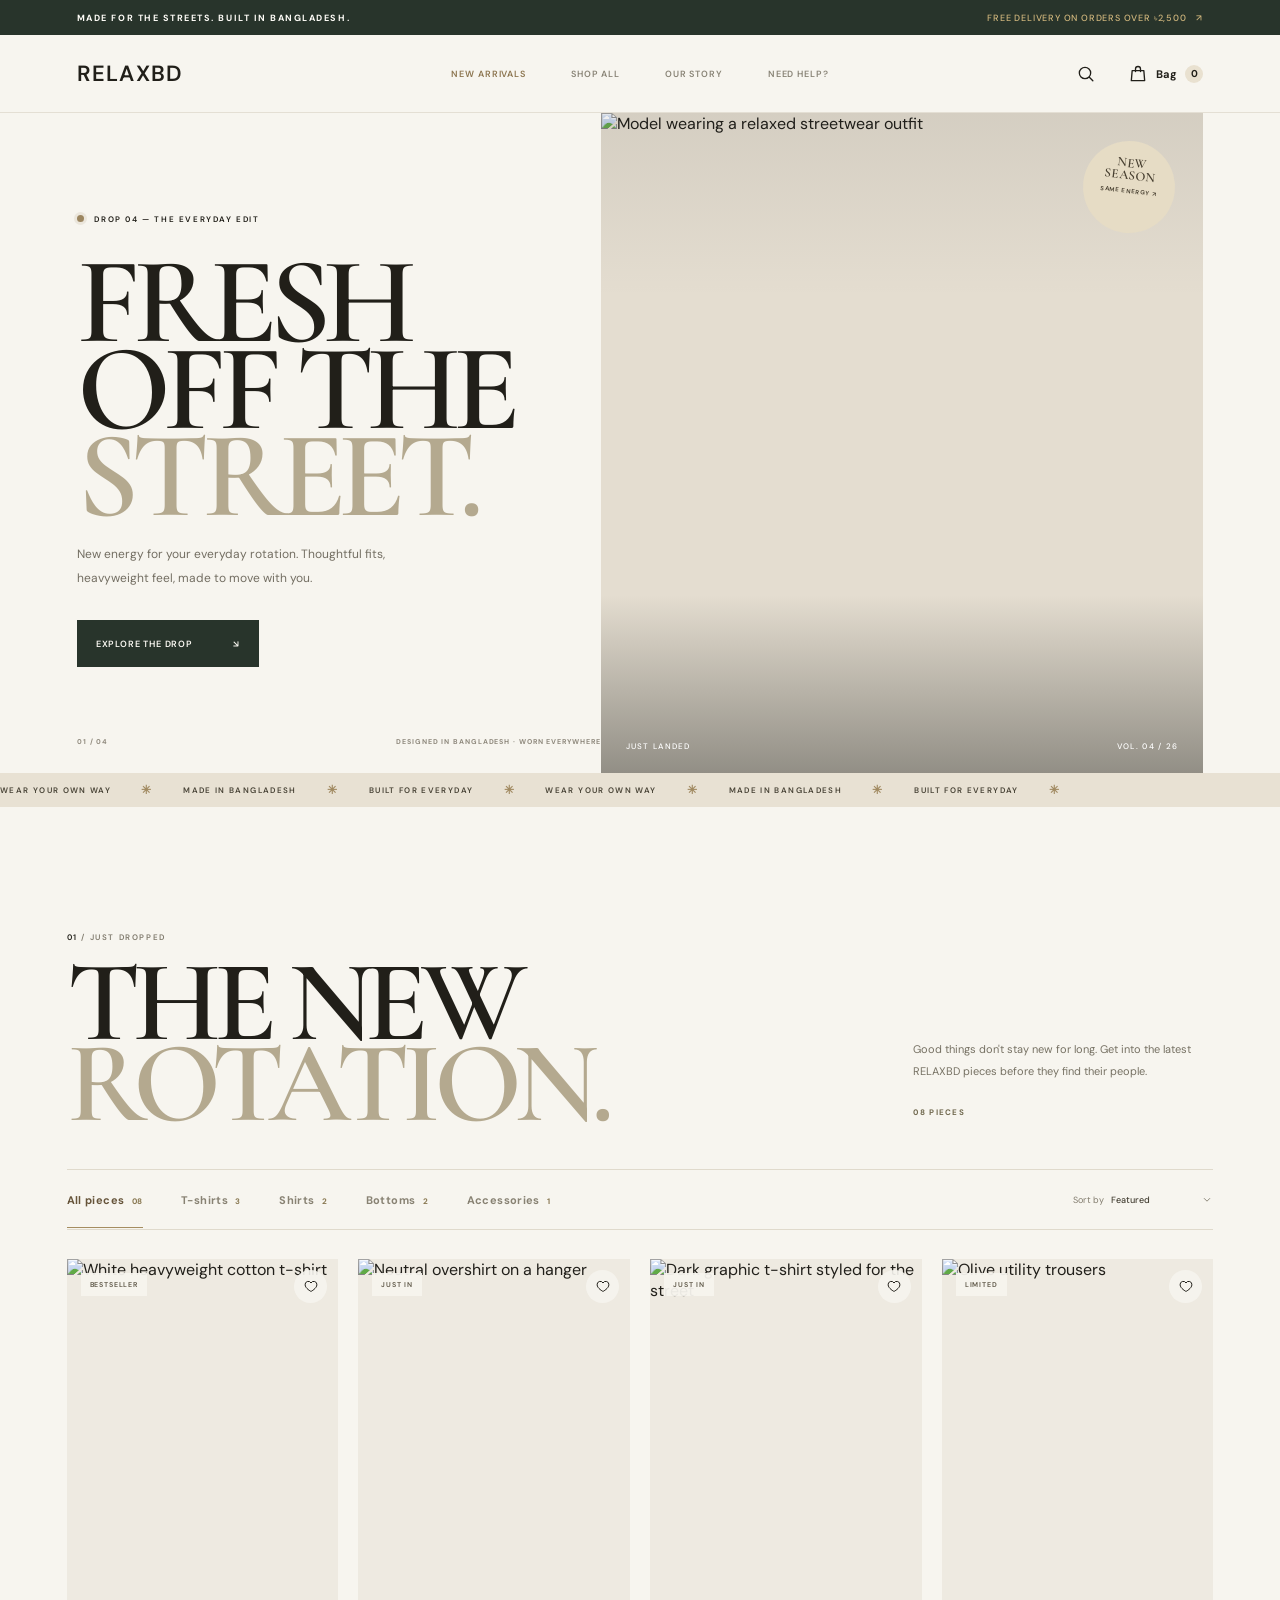
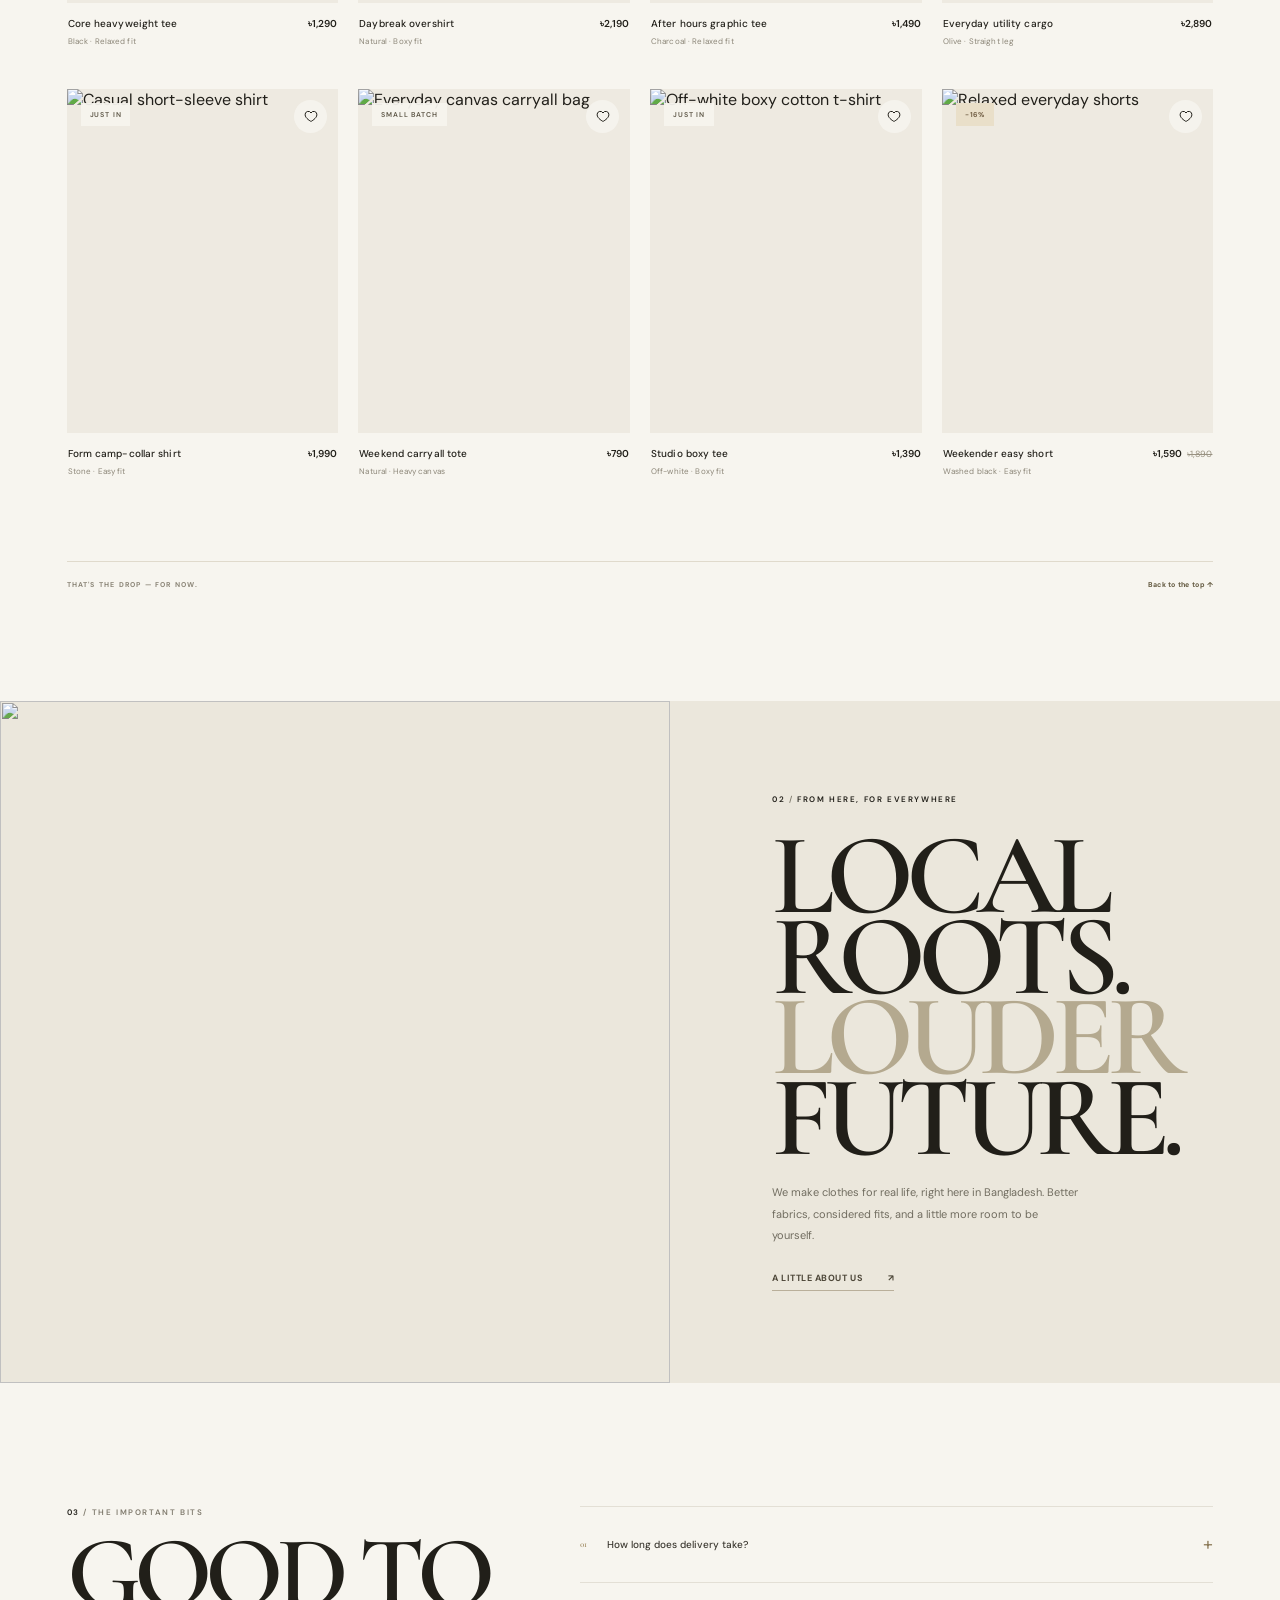
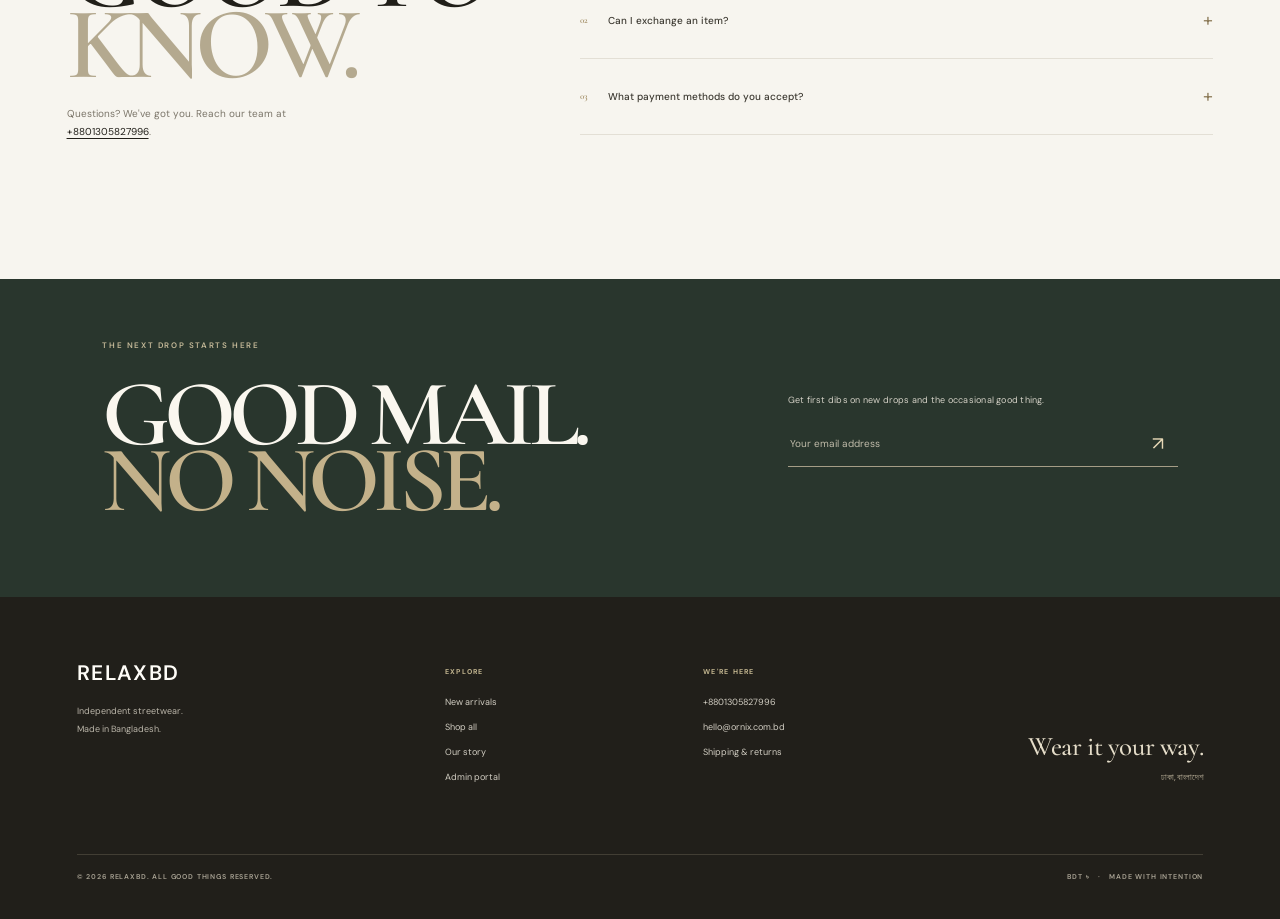
==== commit 975b2bc2: "Add responsive product detail and size-aware cart Co-authored-by: Copilot <223556219+Copilot@users.n" ====
--- a/index.html
+++ b/index.html
@@ -18,6 +18,7 @@
     <link rel="stylesheet" href="styles.css" />
     <script src="https://cdn.jsdelivr.net/npm/@supabase/supabase-js@2" defer></script>
     <script src="config.js" defer></script>
+    <script src="products-data.js" defer></script>
     <script src="app.js" defer></script>
   </head>
   <body>
@@ -27,7 +28,7 @@
     </div>
 
     <header class="site-header">
-      <a class="wordmark" href="#" aria-label="RELAXBD home">RELAXBD</a>
+      <a class="wordmark" href="#" aria-label="RELAXBD home"><span class="wordmark-text">RELAXBD</span><img class="brand-logo" id="header-brand-logo" alt="RELAXBD logo" hidden /></a>
       <button class="menu-toggle icon-button" type="button" aria-label="Open menu" aria-expanded="false">
         <svg viewBox="0 0 24 24" aria-hidden="true"><path d="M4 8h16M4 16h16" /></svg>
       </button>
@@ -154,7 +155,7 @@
     <footer class="site-footer">
       <div class="footer-main">
         <div class="footer-brand">
-          <a class="wordmark" href="#">RELAXBD</a>
+          <a class="wordmark" href="#" aria-label="RELAXBD home"><span class="wordmark-text">RELAXBD</span><img class="brand-logo" id="footer-brand-logo" alt="RELAXBD logo" hidden /></a>
           <p>Independent streetwear.<br />Made in Bangladesh.</p>
           <div class="footer-social-links" aria-label="Contact RELAXBD">
             <a id="facebook-contact" href="#" target="_blank" rel="noopener noreferrer" hidden>Facebook Page <span aria-hidden="true">↗</span></a>
--- a/styles.css
+++ b/styles.css
@@ -5,6 +5,7 @@
   --muted: #77796f;
   --line: #d9d7ce;
   --acid: #d4f33c;
+  --accent-ink: #171916;
   --white: #fffefb;
   --display: "Space Grotesk", "Arial Narrow", sans-serif;
   --body: "DM Sans", Arial, sans-serif;
@@ -25,6 +26,10 @@
 .site-header { height: 76px; padding: 0 5.2%; display: grid; grid-template-columns: 1fr 2fr 1fr; align-items: center; border-bottom: 1px solid var(--line); background: var(--paper); position: sticky; top: 0; z-index: 20; }
 .wordmark { font: 700 28px/.9 var(--display); letter-spacing: -.085em; }
 .wordmark span { font: 600 9px var(--body); vertical-align: top; margin-left: 4px; letter-spacing: 0; }
+.wordmark > .wordmark-text { font: inherit; vertical-align: baseline; margin: 0; letter-spacing: inherit; }
+.wordmark .brand-logo { width: auto; max-width: 180px; height: 37px; object-fit: contain; object-position: left center; }
+.footer-brand .wordmark .brand-logo { max-width: 165px; height: 34px; }
+.brand-logo[hidden] { display: none; }
 .main-nav { display: flex; justify-content: center; gap: clamp(20px, 3vw, 48px); }
 .nav-link { font-size: 11px; font-weight: 700; letter-spacing: .04em; }
 .nav-link:not(.active) { color: #77796f; }
@@ -33,7 +38,7 @@
 .icon-button { border: 0; background: transparent; padding: 6px; display: inline-grid; place-items: center; cursor: pointer; }
 .icon-button svg, .cart-button svg { width: 20px; height: 20px; fill: none; stroke: currentColor; stroke-width: 1.6; stroke-linecap: round; stroke-linejoin: round; }
 .cart-button { border: 0; background: none; display: flex; align-items: center; gap: 8px; padding: 5px 0; font-size: 11px; font-weight: 700; cursor: pointer; }
-.cart-count { min-width: 18px; height: 18px; display: inline-grid; place-items: center; border-radius: 50%; background: var(--acid); font-size: 10px; }
+.cart-count { min-width: 18px; height: 18px; display: inline-grid; place-items: center; border-radius: 50%; background: var(--acid); color: var(--accent-ink, var(--ink)); font-size: 10px; }
 .menu-toggle { display: none; }
 
 .hero { min-height: 620px; display: grid; grid-template-columns: 1fr 1fr; padding: 0 5.2%; }
@@ -54,10 +59,10 @@
 .hero-visual::after { position: absolute; inset: 0; content: ""; background: linear-gradient(0deg, #17191655, transparent 25%, transparent 75%, #1719160a); pointer-events: none; }
 .hero-visual > img { width: 100%; height: 100%; position: absolute; inset: 0; object-fit: cover; object-position: center 40%; }
 .hero-image-label { position: absolute; right: 22px; bottom: 20px; left: 22px; z-index: 1; display: flex; justify-content: space-between; color: white; font-size: 9px; font-weight: 700; letter-spacing: .12em; }
-.hero-sticker { position: absolute; top: 37px; right: 33px; z-index: 2; width: 105px; height: 105px; padding-top: 19px; border-radius: 50%; background: var(--acid); text-align: center; font: 700 15px/.95 var(--display); letter-spacing: -.03em; transform: rotate(9deg); }
+.hero-sticker { position: absolute; top: 37px; right: 33px; z-index: 2; width: 105px; height: 105px; padding-top: 19px; border-radius: 50%; background: var(--acid); color: var(--accent-ink, var(--ink)); text-align: center; font: 700 15px/.95 var(--display); letter-spacing: -.03em; transform: rotate(9deg); }
 .hero-sticker span { display: block; margin-top: 6px; font: 700 6px var(--body); letter-spacing: .07em; }
 
-.ticker { height: 37px; overflow: hidden; display: flex; align-items: center; background: var(--acid); }
+.ticker { height: 37px; overflow: hidden; display: flex; align-items: center; background: var(--acid); color: var(--accent-ink, var(--ink)); }
 .ticker-track { min-width: max-content; white-space: nowrap; animation: ticker 34s linear infinite; font: 700 10px var(--display); letter-spacing: .1em; }
 .ticker-track b { margin: 0 23px; font-size: 15px; vertical-align: -1px; }
 @keyframes ticker { to { transform: translateX(-50%); } }
@@ -80,17 +85,18 @@
 .sort-control select { width: 103px; padding: 8px 16px 8px 1px; appearance: none; border: 0; background: transparent; color: var(--ink); font-size: 10px; font-weight: 700; cursor: pointer; outline-offset: 4px; }
 .sort-control svg { width: 12px; position: absolute; right: 0; pointer-events: none; fill: none; stroke: currentColor; stroke-width: 1.5; }
 .product-grid { display: grid; grid-template-columns: repeat(4, minmax(0, 1fr)); gap: 35px 16px; }
-.product-card { min-width: 0; }
+.product-card { min-width: 0; position: relative; }
+.product-card-link { position: absolute; z-index: 1; inset: 0; }
 .product-image-wrap { position: relative; overflow: hidden; aspect-ratio: .78; background: #e5e1d7; }
 .product-image { width: 100%; height: 100%; object-fit: cover; transition: transform .45s cubic-bezier(.2,.65,.2,1); }
 .product-card:hover .product-image { transform: scale(1.035); }
 .product-badge { position: absolute; top: 12px; left: 12px; padding: 7px 9px; background: var(--paper); font-size: 8px; font-weight: 700; letter-spacing: .08em; text-transform: uppercase; }
-.product-badge.sale { background: var(--acid); }
-.wishlist-button { position: absolute; top: 10px; right: 10px; width: 34px; height: 34px; border: 0; border-radius: 50%; display: grid; place-items: center; background: var(--paper); cursor: pointer; transition: background .18s; }
+.product-badge.sale { background: var(--acid); color: var(--accent-ink, var(--ink)); }
+.wishlist-button { position: absolute; z-index: 2; top: 10px; right: 10px; width: 34px; height: 34px; border: 0; border-radius: 50%; display: grid; place-items: center; background: var(--paper); cursor: pointer; transition: background .18s; }
 .wishlist-button svg { width: 16px; fill: none; stroke: currentColor; stroke-width: 1.5; }
-.wishlist-button[aria-pressed="true"] { background: var(--acid); }
+.wishlist-button[aria-pressed="true"] { background: var(--acid); color: var(--accent-ink, var(--ink)); }
 .wishlist-button[aria-pressed="true"] svg { fill: var(--ink); }
-.quick-add { position: absolute; right: 10px; bottom: 10px; left: 10px; min-height: 40px; padding: 0 13px; border: 0; display: flex; align-items: center; justify-content: space-between; background: var(--paper); font-size: 10px; font-weight: 700; cursor: pointer; transform: translateY(150%); opacity: 0; transition: transform .2s ease, opacity .2s ease; }
+.quick-add { position: absolute; z-index: 2; right: 10px; bottom: 10px; left: 10px; min-height: 40px; padding: 0 13px; border: 0; display: flex; align-items: center; justify-content: space-between; background: var(--paper); font-size: 10px; font-weight: 700; cursor: pointer; transform: translateY(150%); opacity: 0; transition: transform .2s ease, opacity .2s ease; }
 .quick-add:disabled { color: #797a70; cursor: not-allowed; transform: none; opacity: .9; }
 .product-card:hover .quick-add, .quick-add:focus-visible { transform: translateY(0); opacity: 1; }
 .product-info { padding: 13px 1px 0; display: grid; grid-template-columns: 1fr auto; gap: 4px 10px; }
@@ -124,7 +130,7 @@
 .faq-list details[open] .faq-plus { transform: rotate(45deg); }
 .faq-list details p { max-width: 500px; margin: -3px 35px 22px; color: #77796f; font-size: 11px; line-height: 1.8; }
 
-.newsletter { min-height: 280px; padding: 56px 8%; display: flex; align-items: center; justify-content: space-between; gap: 50px; background: var(--acid); }
+.newsletter { min-height: 280px; padding: 56px 8%; display: flex; align-items: center; justify-content: space-between; gap: 50px; background: var(--acid); color: var(--accent-ink, var(--ink)); }
 .newsletter .eyebrow { color: #52583a; }
 .newsletter h2 { margin: 18px 0 0; font-size: clamp(47px, 6vw, 74px); }
 .newsletter h2 span { color: #6f7e2e; }
@@ -348,6 +354,7 @@
 .nav-link.active { color: #8d7650; }
 .header-actions { gap: 26px; }
 .cart-count { background: #e9e1d0; }
+.cart-count { color: var(--ink); }
 
 .hero {
   min-height: 660px;
@@ -479,13 +486,13 @@
 .filter-button {
   padding: 21px 0;
   color: #888273;
-  font-size: 9px;
-  font-weight: 500;
-  letter-spacing: .045em;
-}
-.filter-button.selected { color: #806d4c; }
-.filter-button.selected::after { height: 1px; background: #a58d60; }
-.filter-button span { color: #a18e69; font-size: 7px; }
+  font-size: 11px;
+  font-weight: 700;
+  letter-spacing: .035em;
+}
+.filter-button.selected { color: #66543a; }
+.filter-button.selected::after { height: 2px; background: #a58d60; }
+.filter-button span { margin-left: 4px; color: #887750; font-size: 8px; font-weight: 700; }
 .sort-control { color: #827c6e; font-size: 9px; }
 .sort-control select {
   color: #433e32;
@@ -709,7 +716,7 @@
   .section-aside p { font-size: 10px; }
   .collection-toolbar { min-height: 52px; margin-bottom: 20px; }
   .filter-list { gap: 19px; }
-  .filter-button { padding: 17px 0; font-size: 8px; }
+  .filter-button { padding: 17px 0; font-size: 9px; font-weight: 700; }
   .sort-control select { width: 84px; font-size: 8px; }
   .product-grid { gap: 28px 10px; }
   .product-image-wrap { aspect-ratio: .73; }
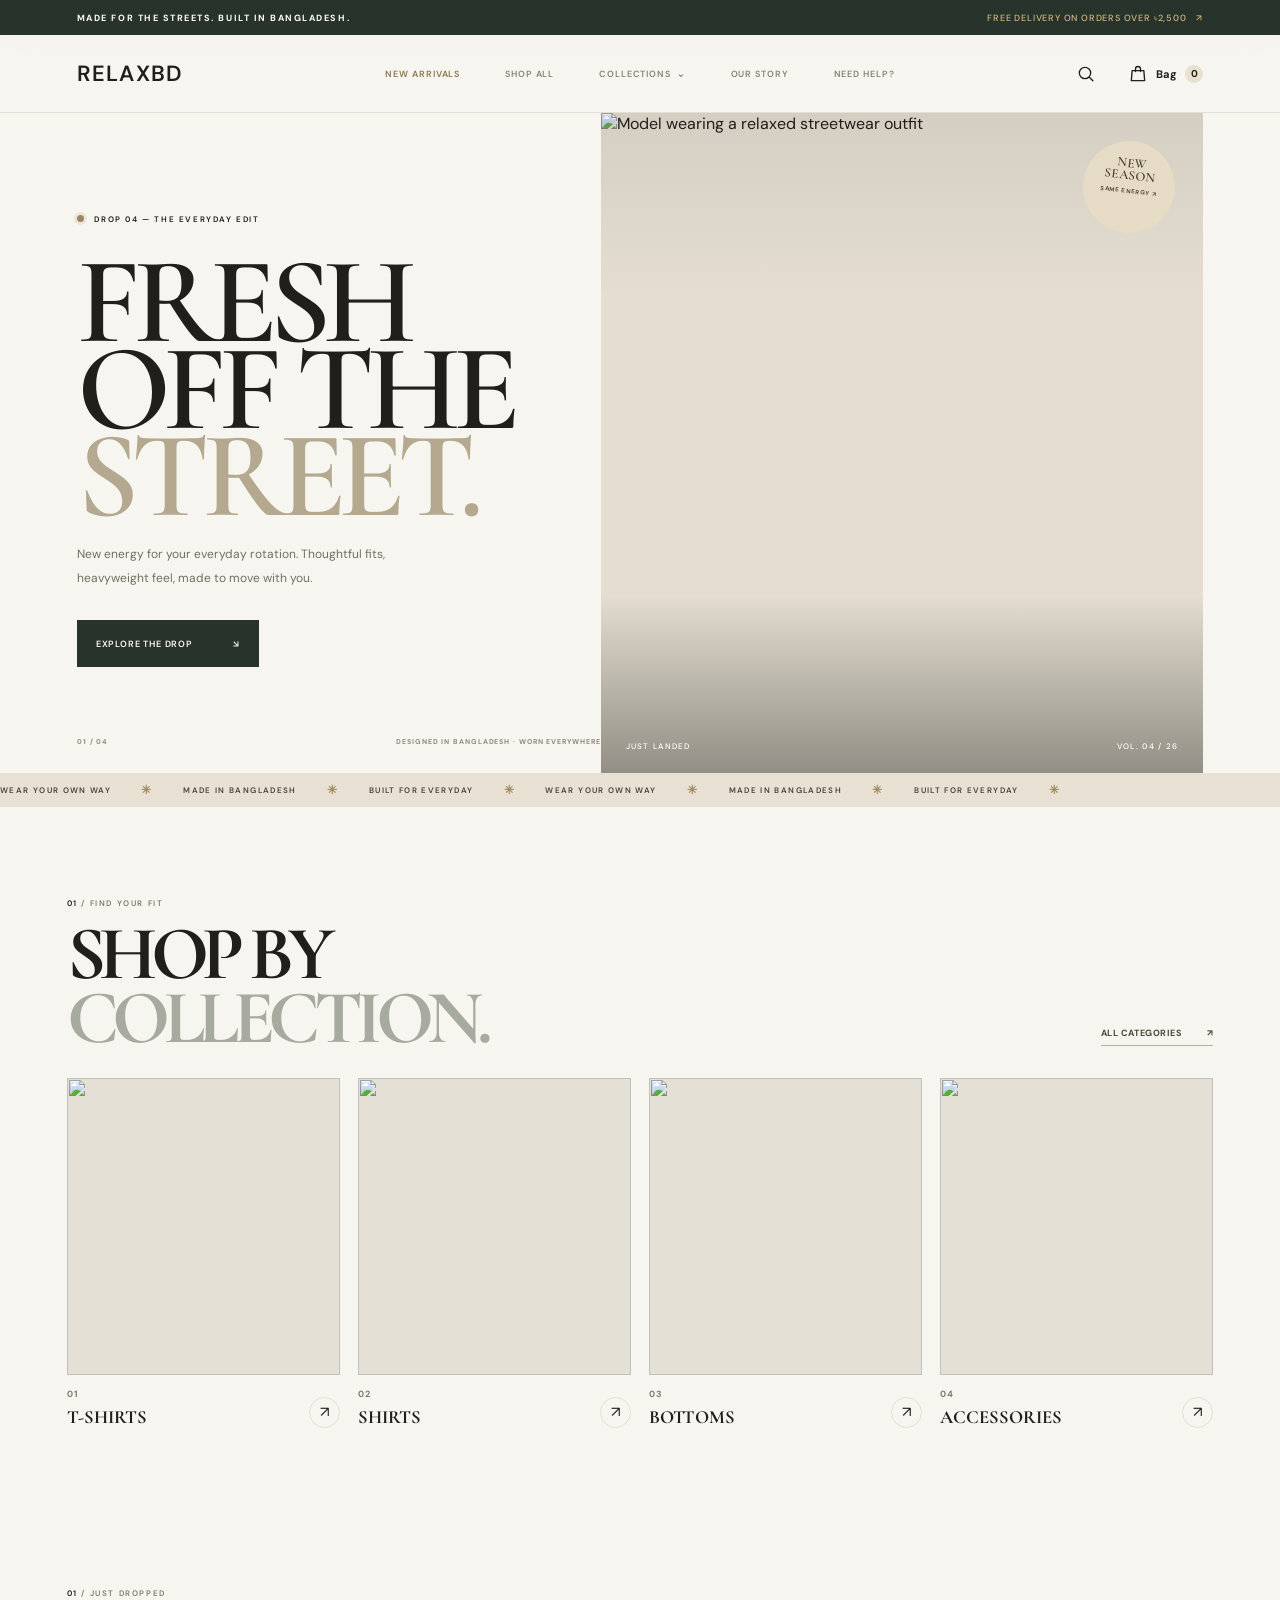
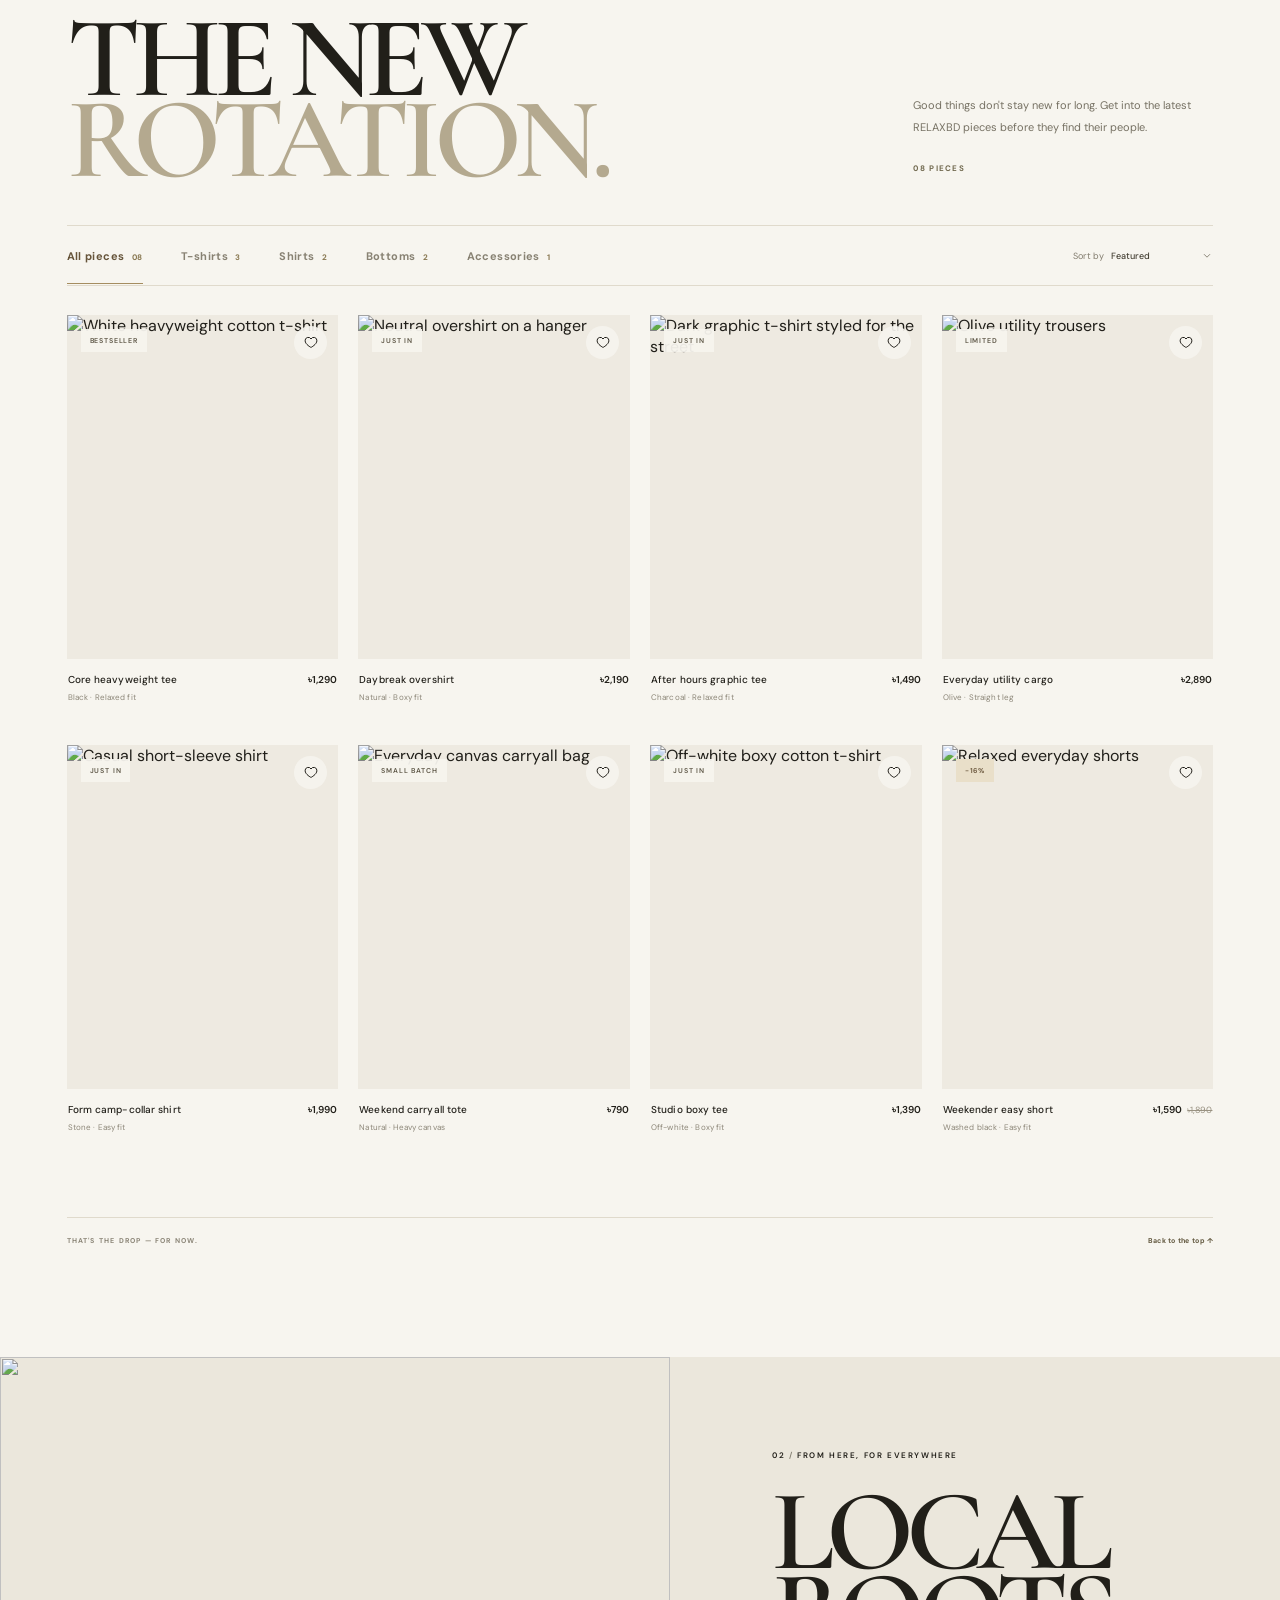
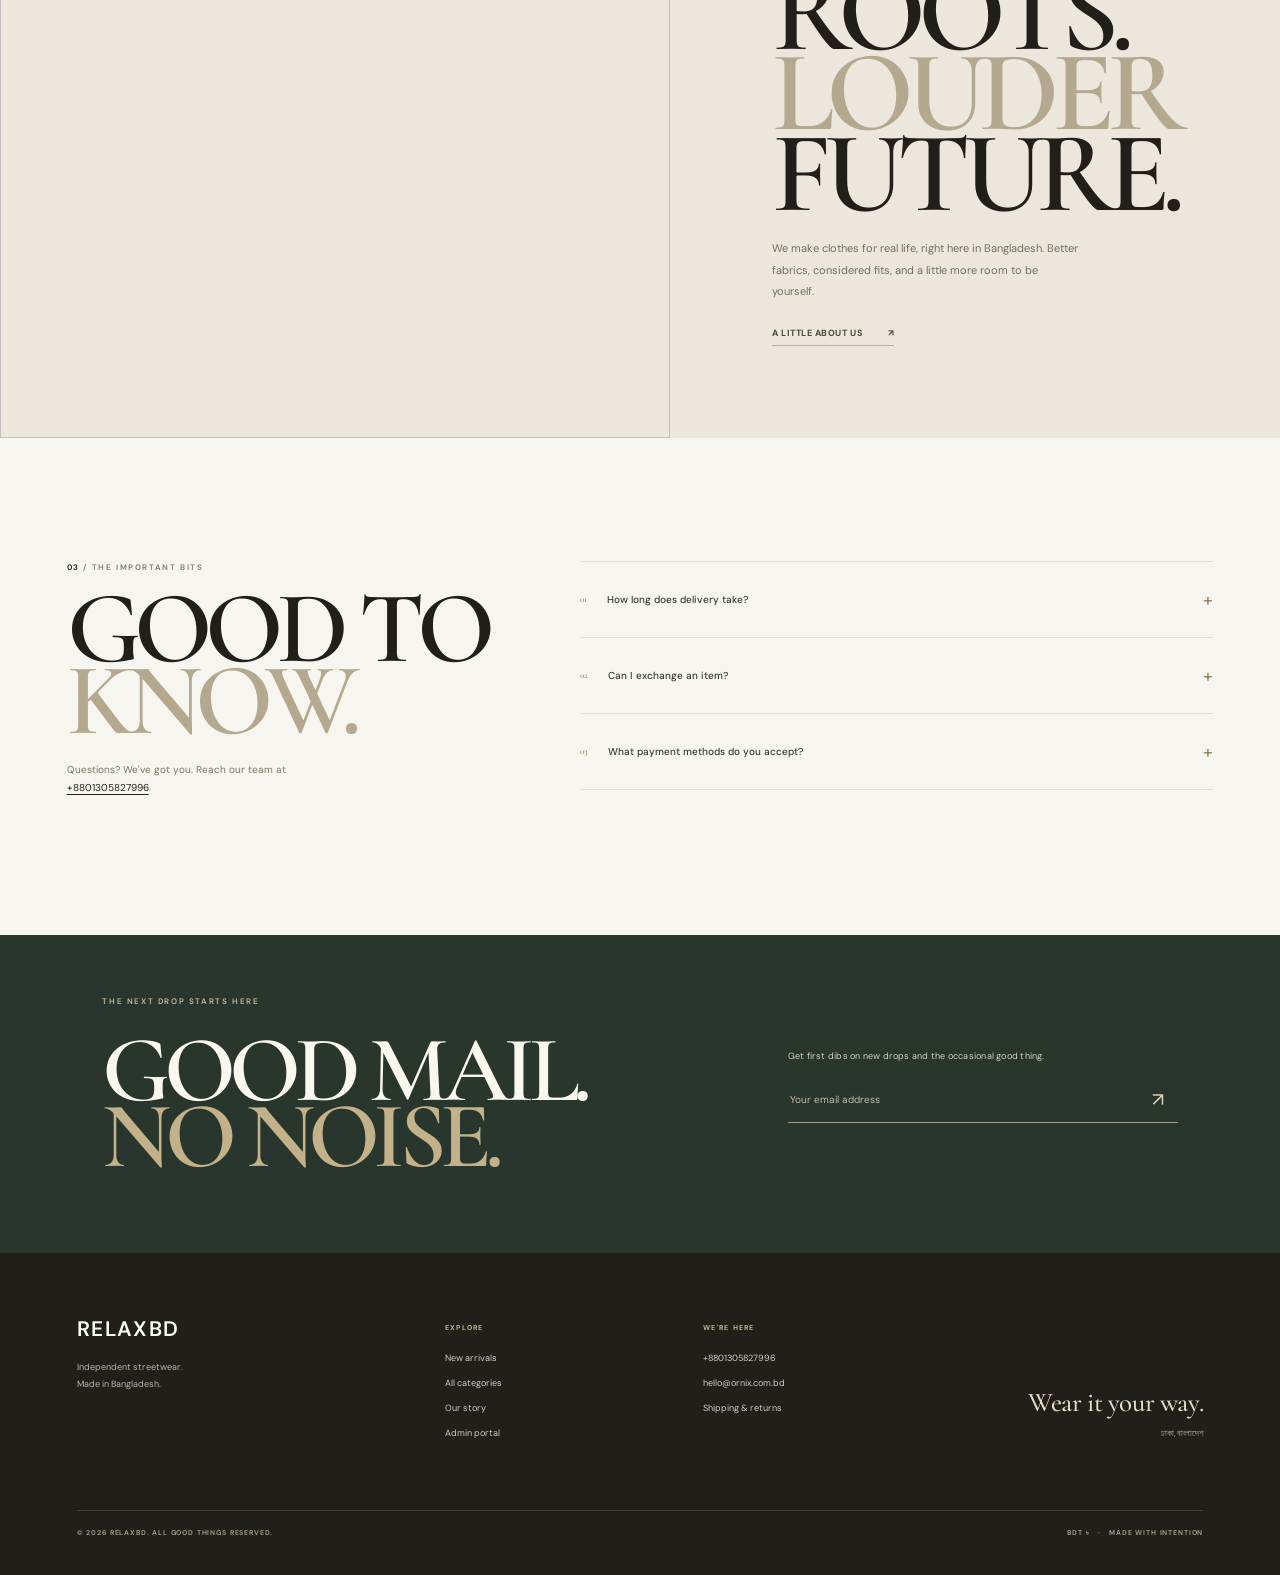
==== commit 6b6b9f81: "Add category pages and checkout updates Co-authored-by: Copilot <223556219+Copilot@users.noreply.git" ====
--- a/index.html
+++ b/index.html
@@ -16,6 +16,7 @@
       rel="stylesheet"
     />
     <link rel="stylesheet" href="styles.css" />
+    <link rel="stylesheet" href="category.css" />
     <script src="https://cdn.jsdelivr.net/npm/@supabase/supabase-js@2" defer></script>
     <script src="config.js" defer></script>
     <script src="products-data.js" defer></script>
@@ -35,6 +36,10 @@
       <nav class="main-nav" aria-label="Main navigation">
         <a href="#new-drops" class="nav-link active">New arrivals</a>
         <a href="#new-drops" class="nav-link">Shop all</a>
+        <div class="nav-collections">
+          <a href="/category.html?view=all" class="nav-link">Collections <span aria-hidden="true">⌄</span></a>
+          <div class="collections-menu" id="collections-menu"></div>
+        </div>
         <a href="#about" class="nav-link">Our story</a>
         <a href="#help" class="nav-link">Need help?</a>
       </nav>
@@ -74,6 +79,14 @@
         </div>
       </section>
 
+      <section class="home-categories section-wrap" id="categories" aria-labelledby="categories-title">
+        <div class="category-section-heading">
+          <div><p class="eyebrow"><span>01</span> / FIND YOUR FIT</p><h2 id="categories-title">SHOP BY<br /><span>COLLECTION.</span></h2></div>
+          <a class="text-link" href="/category.html?view=all">All categories <span aria-hidden="true">↗</span></a>
+        </div>
+        <div class="home-category-grid" id="home-category-grid" aria-live="polite"></div>
+      </section>
+
       <section class="collection section-wrap" id="new-drops" aria-labelledby="collection-title">
         <div class="section-heading">
           <div>
@@ -162,7 +175,7 @@
             <a id="whatsapp-contact" href="#" target="_blank" rel="noopener noreferrer" hidden>WhatsApp us <span aria-hidden="true">↗</span></a>
           </div>
         </div>
-        <div class="footer-column"><span>EXPLORE</span><a href="#new-drops">New arrivals</a><a href="#new-drops">Shop all</a><a href="#about">Our story</a><a href="admin.html">Admin portal</a></div>
+        <div class="footer-column"><span>EXPLORE</span><a href="#new-drops">New arrivals</a><a href="/category.html?view=all">All categories</a><a href="#about">Our story</a><a href="admin.html">Admin portal</a></div>
         <div class="footer-column"><span>WE'RE HERE</span><a id="footer-phone" href="tel:+8801305827996">+880 1305-827996</a><a id="footer-email" href="mailto:hello@ornix.com.bd">hello@ornix.com.bd</a><a href="#help">Shipping & returns</a></div>
         <p class="footer-note">Wear it your way.<br /><span>ঢাকা, বাংলাদেশ</span></p>
       </div>
--- a/category.css
+++ b/category.css
@@ -0,0 +1,84 @@
+.home-categories { padding-top: 90px; padding-bottom: 35px; }
+.category-section-heading { margin-bottom: 27px; display: flex; align-items: flex-end; justify-content: space-between; gap: 20px; }
+.category-section-heading h2 { margin: 14px 0 0; font: 700 clamp(43px, 6.1vw, 76px)/.84 var(--display); letter-spacing: -.085em; }
+.category-section-heading h2 span { color: #a7aa9e; }
+.category-section-heading .text-link { margin-bottom: 5px; }
+.home-category-grid, .category-card-grid { display: grid; grid-template-columns: repeat(4, minmax(0, 1fr)); gap: 18px; }
+.home-category-card, .category-list-card { min-width: 0; position: relative; display: flex; flex-direction: column; align-items: flex-start; }
+.home-category-image, .category-list-image { width: 100%; aspect-ratio: .92; overflow: hidden; display: grid; place-items: center; background: #e4e0d6; color: #a7aa9e; font-size: 30px; }
+.home-category-image img, .category-list-image img { width: 100%; height: 100%; object-fit: cover; transition: transform .45s cubic-bezier(.2,.7,.2,1); }
+.home-category-card:hover .home-category-image img, .home-category-card:focus-visible .home-category-image img, .category-list-card:hover .category-list-image img, .category-list-card:focus-visible .category-list-image img { transform: scale(1.045); }
+.home-category-number, .category-list-number { margin-top: 13px; color: var(--muted); font-size: 9px; font-weight: 700; letter-spacing: .12em; }
+.home-category-name, .category-list-name { max-width: calc(100% - 35px); margin-top: 6px; font: 700 clamp(13px, 1.45vw, 19px)/1.2 var(--display); text-transform: uppercase; overflow-wrap: anywhere; }
+.home-category-arrow, .category-list-arrow { width: 31px; height: 31px; position: absolute; right: 0; bottom: 0; display: grid; place-items: center; border: 1px solid var(--line); border-radius: 50%; font-size: 15px; transition: transform .2s, background .2s, border-color .2s; }
+.home-category-card:hover .home-category-arrow, .home-category-card:focus-visible .home-category-arrow, .category-list-card:hover .category-list-arrow, .category-list-card:focus-visible .category-list-arrow { transform: translate(3px, -3px); border-color: var(--ink); background: var(--acid); }
+.home-category-card:focus-visible, .category-list-card:focus-visible { outline: 2px solid var(--ink); outline-offset: 4px; }
+.category-empty { padding: 18px 0; color: var(--muted); }
+.nav-collections { position: relative; display: flex; align-items: center; }
+.nav-collections > a span { margin-left: 3px; }
+.collections-menu { min-width: 210px; max-height: min(70vh, 420px); padding: 8px; position: absolute; top: calc(100% + 17px); left: -14px; z-index: 30; overflow-y: auto; border: 1px solid var(--line); background: var(--paper); box-shadow: 0 15px 35px #17191618; display: none; }
+.collections-menu::before { position: absolute; right: 0; bottom: 100%; left: 0; height: 18px; content: ""; }
+.nav-collections:hover .collections-menu, .nav-collections:focus-within .collections-menu { display: grid; }
+.collections-menu a { padding: 10px 11px; display: flex; justify-content: space-between; gap: 14px; font-size: 10px; font-weight: 600; }
+.collections-menu a:first-child { margin-bottom: 4px; border-bottom: 1px solid var(--line); font-size: 8px; letter-spacing: .12em; }
+.collections-menu a:hover, .collections-menu a:focus-visible { background: var(--acid); outline: 0; }
+
+.category-page { min-height: 65vh; padding-top: 28px; padding-bottom: 100px; }
+.category-breadcrumb { margin-bottom: 42px; display: flex; align-items: center; gap: 10px; color: var(--muted); font-size: 10px; }
+.category-breadcrumb a:hover { color: var(--ink); text-decoration: underline; }
+.category-page-heading { margin-bottom: 33px; display: flex; align-items: flex-end; justify-content: space-between; gap: 30px; }
+.category-page-heading h1 { max-width: 800px; margin: 15px 0 10px; font: 700 clamp(56px, 9vw, 118px)/.78 var(--display); letter-spacing: -.095em; overflow-wrap: anywhere; }
+.category-page-heading h1.category-title-small { font-size: clamp(50px, 8vw, 98px); }
+.category-page-heading h1 span { color: #a7aa9e; }
+.category-page-count { margin: 14px 0 0; color: var(--muted); font-size: 11px; font-weight: 600; }
+.category-page-description { max-width: 270px; margin: 0 0 3px; color: #696b62; font-size: 12px; line-height: 1.8; }
+.category-chips { margin-bottom: 28px; padding: 0 0 14px; display: flex; align-items: center; gap: 9px; overflow-x: auto; border-bottom: 1px solid var(--line); scrollbar-width: thin; }
+.category-chip { min-height: 34px; padding: 0 13px; flex: 0 0 auto; display: inline-flex; align-items: center; border: 1px solid var(--line); color: #696b62; font-size: 9px; font-weight: 700; transition: background .2s, color .2s, border .2s; }
+.category-chip:hover, .category-chip.selected { border-color: var(--ink); background: var(--ink); color: var(--white); }
+.category-products-toolbar { min-height: 48px; margin-bottom: 15px; display: flex; justify-content: flex-end; align-items: center; gap: 10px; color: var(--muted); font-size: 9px; }
+.category-products-toolbar .sort-control select { width: 145px; }
+.category-list-count { margin-top: 8px; color: var(--muted); font-size: 10px; }
+.category-list-card .category-list-image { aspect-ratio: .9; }
+.category-product-grid { margin-top: 20px; }
+.category-buy-button { text-decoration: none; }
+.category-stock-badge { background: var(--ink); color: var(--white); }
+.category-empty-state { min-height: 290px; padding: 50px 20px; display: flex; flex-direction: column; align-items: center; justify-content: center; text-align: center; }
+.category-empty-state[hidden], .category-card-grid[hidden], .category-product-grid[hidden], .category-products-toolbar[hidden] { display: none; }
+.category-empty-state h2 { max-width: 540px; margin: 14px 0 6px; font: 600 clamp(23px, 4vw, 38px)/1.2 var(--display); }
+.category-empty-state > p:not(.eyebrow) { margin: 0 0 20px; color: var(--muted); font-size: 12px; }
+.visually-hidden { width: 1px; height: 1px; position: absolute; overflow: hidden; clip: rect(0, 0, 0, 0); white-space: nowrap; clip-path: inset(50%); }
+.category-site-footer { margin-top: 0; }
+
+@media (max-width: 900px) {
+  .home-category-grid, .category-card-grid { grid-template-columns: repeat(3, minmax(0, 1fr)); }
+  .nav-collections { align-items: flex-start; }
+}
+@media (max-width: 640px) {
+  .home-categories { padding-top: 68px; padding-bottom: 20px; }
+  .category-section-heading { align-items: flex-start; }
+  .category-section-heading h2 { font-size: clamp(41px, 12vw, 62px); }
+  .category-section-heading > .text-link { margin-top: 25px; white-space: nowrap; font-size: 9px; }
+  .home-category-grid, .category-card-grid { grid-template-columns: repeat(2, minmax(0, 1fr)); gap: 23px 11px; }
+  .home-category-image { aspect-ratio: .8; }
+  .home-category-name, .category-list-name { max-width: calc(100% - 28px); font-size: clamp(12px, 3.3vw, 15px); line-height: 1.2; }
+  .home-category-arrow, .category-list-arrow { width: 25px; height: 25px; bottom: 0; font-size: 12px; }
+  .home-category-number, .category-list-number { margin-top: 9px; font-size: 8px; }
+  .category-page { padding-top: 18px; padding-bottom: 75px; }
+  .category-breadcrumb { margin-bottom: 34px; gap: 7px; font-size: 9px; }
+  .category-page-heading { margin-bottom: 24px; flex-direction: column; align-items: flex-start; gap: 8px; }
+  .category-page-heading h1, .category-page-heading h1.category-title-small { font-size: clamp(45px, 14vw, 76px); line-height: .84; }
+  .category-page-description { max-width: 340px; font-size: 11px; }
+  .category-chips { margin-right: -5.5%; gap: 7px; }
+  .category-chip { min-height: 32px; padding: 0 10px; font-size: 8px; }
+  .category-products-toolbar { min-height: 40px; margin-bottom: 10px; font-size: 8px; }
+  .category-products-toolbar .sort-control select { width: 125px; font-size: 9px; }
+  .category-list-card .category-list-image { aspect-ratio: .76; }
+  .category-list-count { font-size: 8px; }
+  .category-empty-state { min-height: 250px; padding: 35px 8px; }
+  .category-empty-state > p:not(.eyebrow) { font-size: 10px; }
+  .category-site-header { grid-template-columns: 38px 1fr 1fr; }
+  .category-site-header .wordmark { grid-column: 2; grid-row: 1; }
+  .category-site-header .menu-toggle { grid-column: 1; grid-row: 1; }
+  .category-site-header .header-actions { grid-column: 3; grid-row: 1; }
+  .category-site-header .main-nav { grid-column: 1 / -1; }
+}
